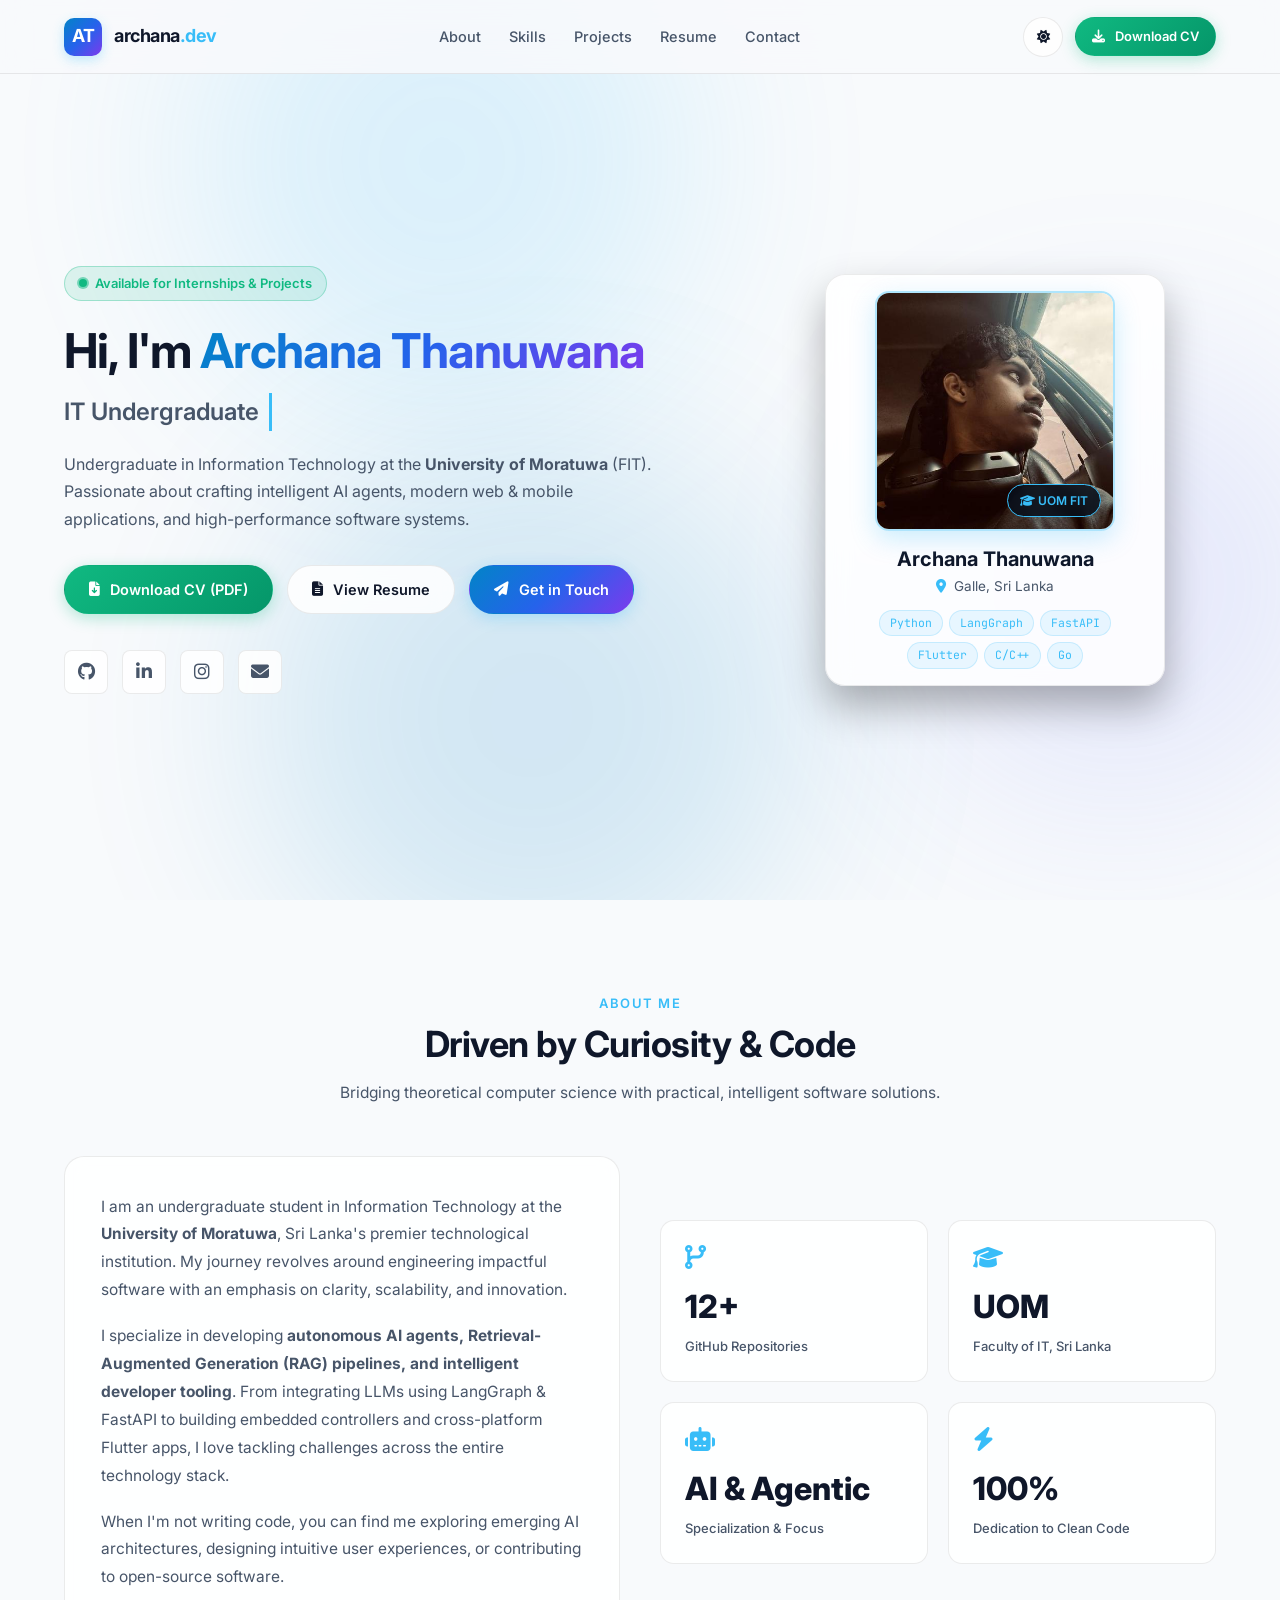
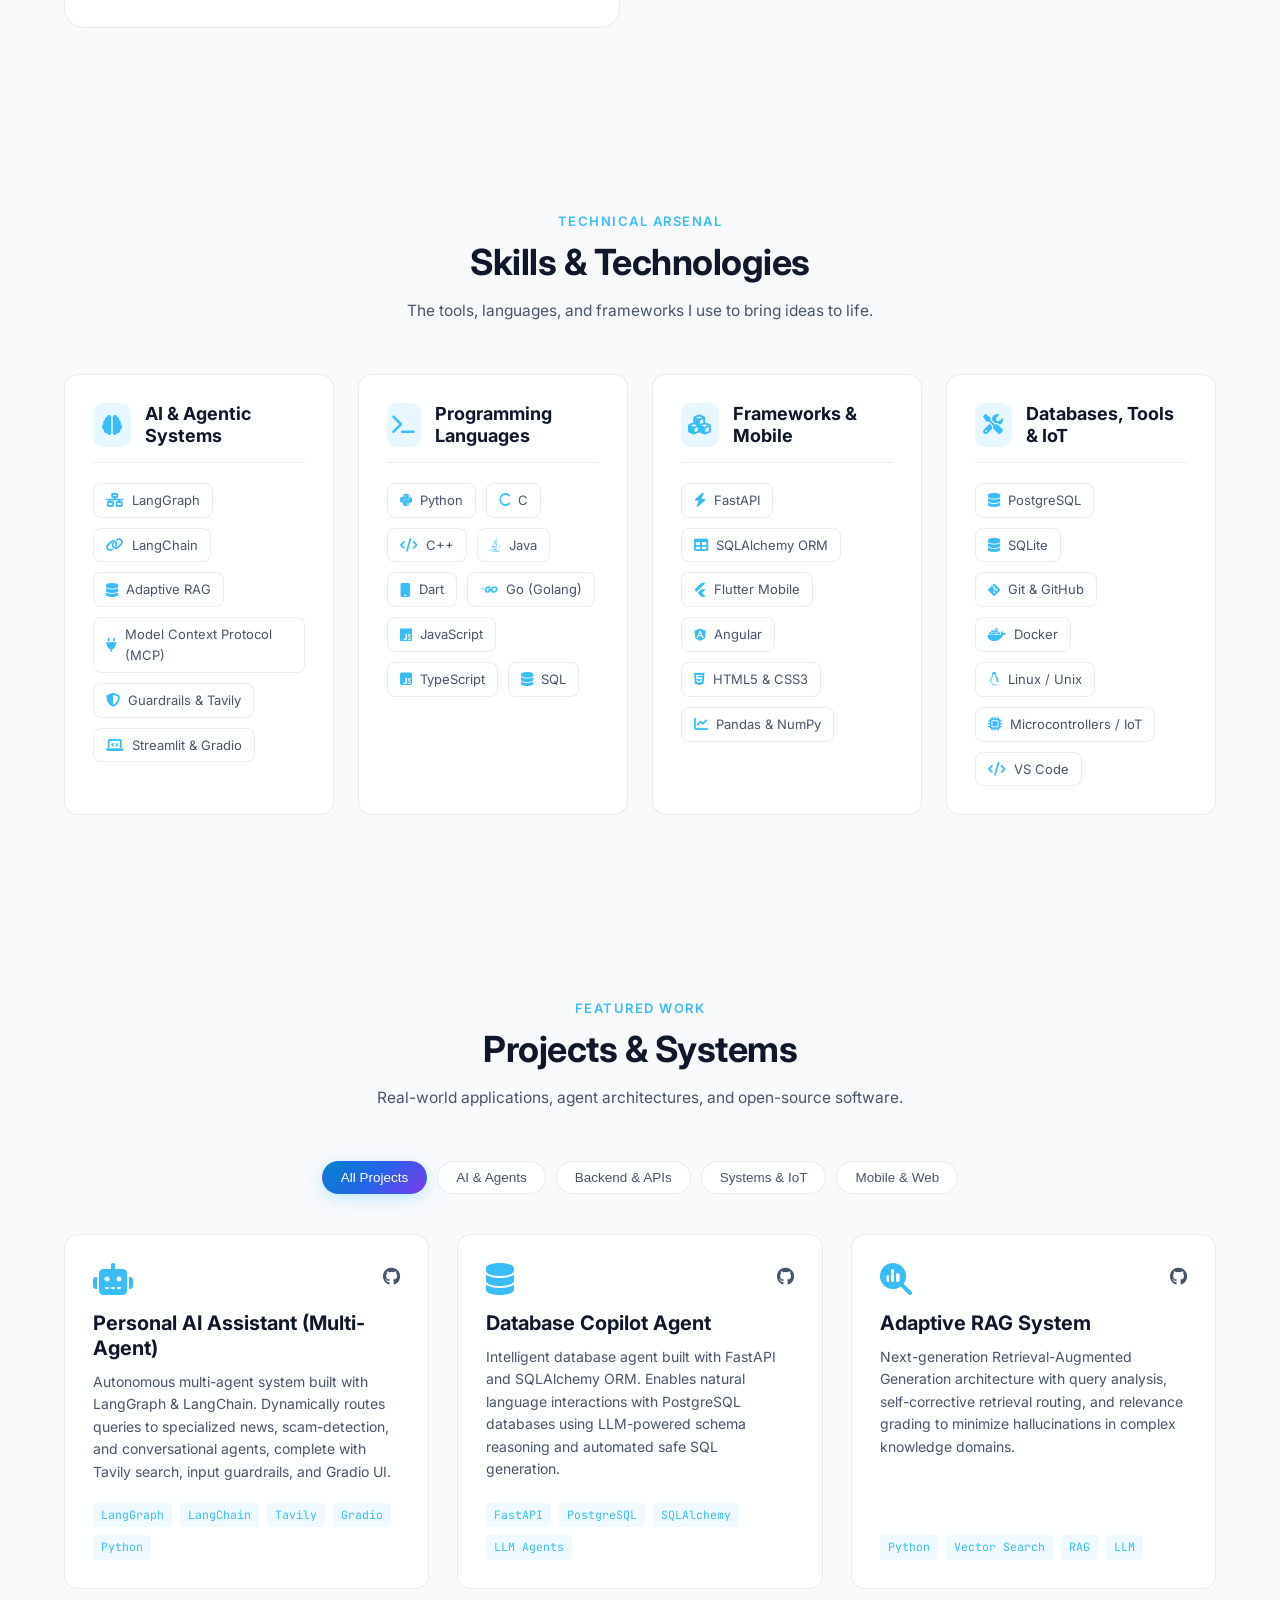
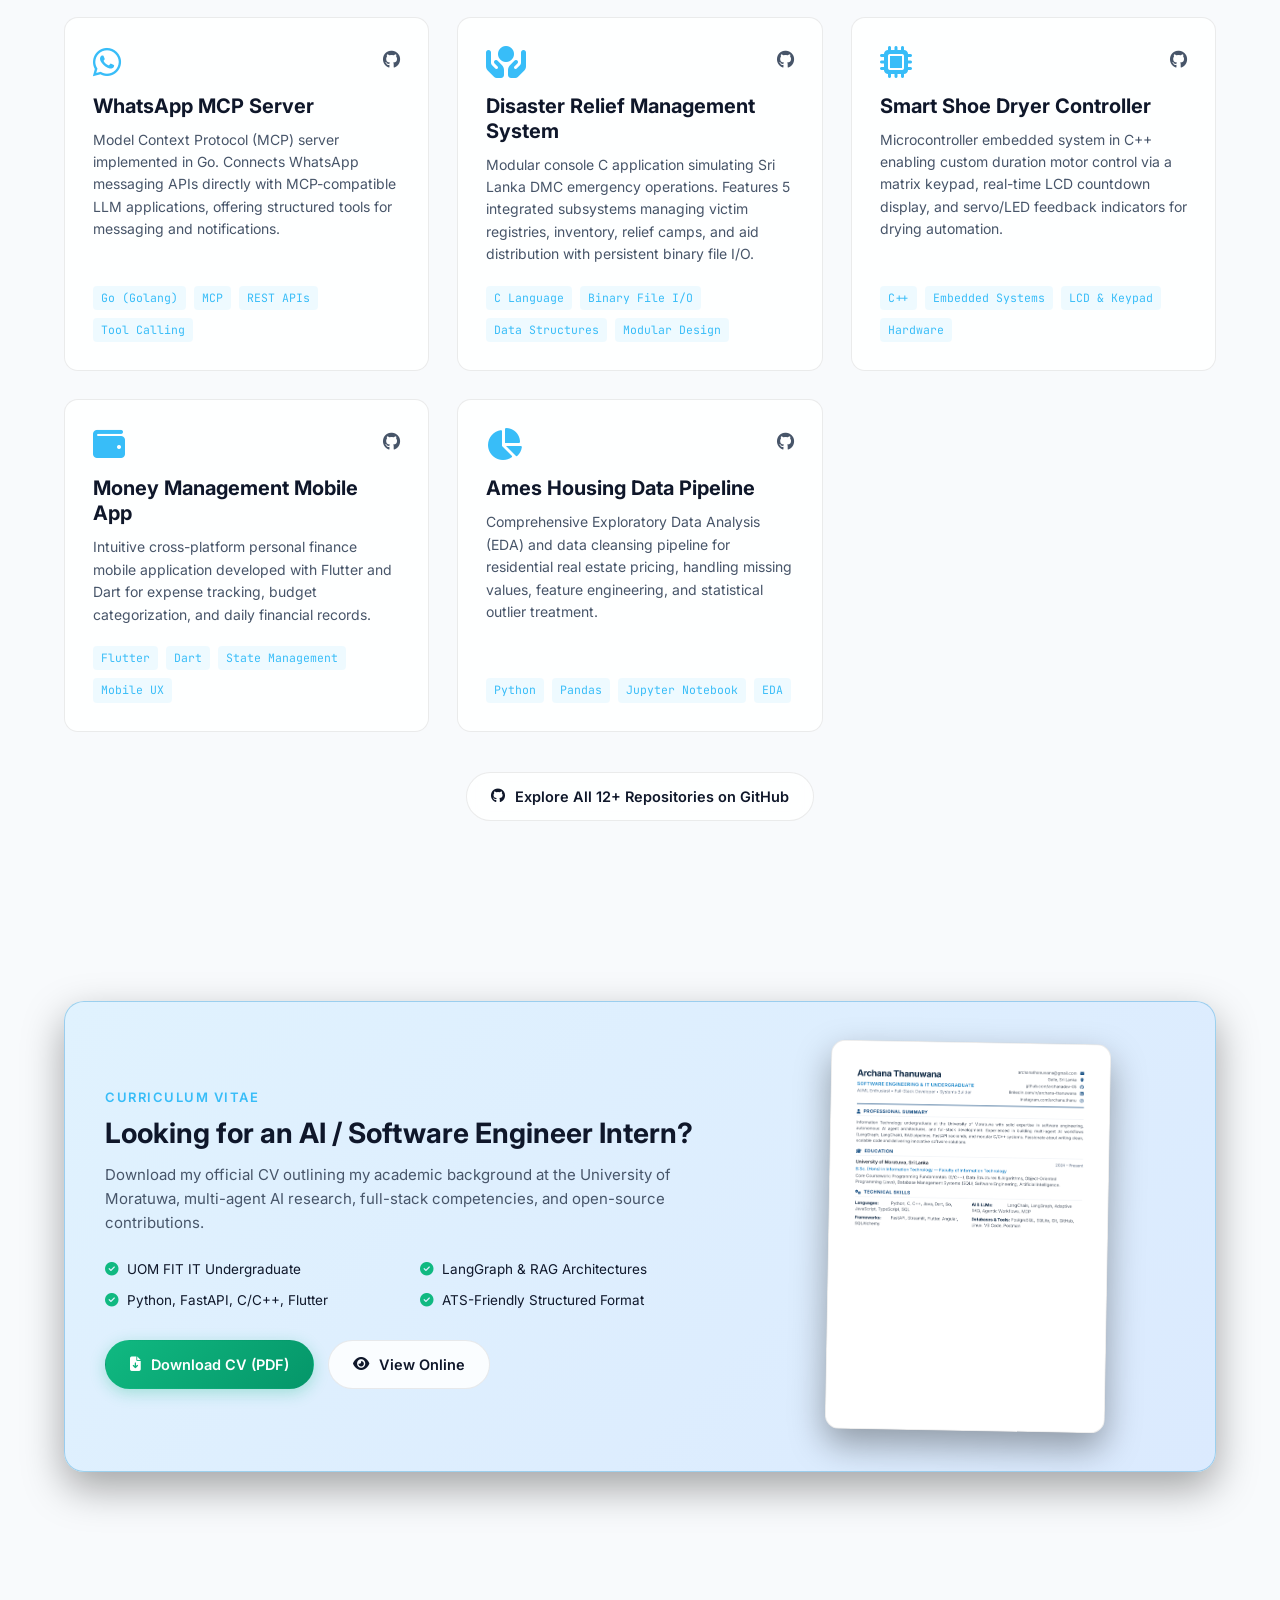
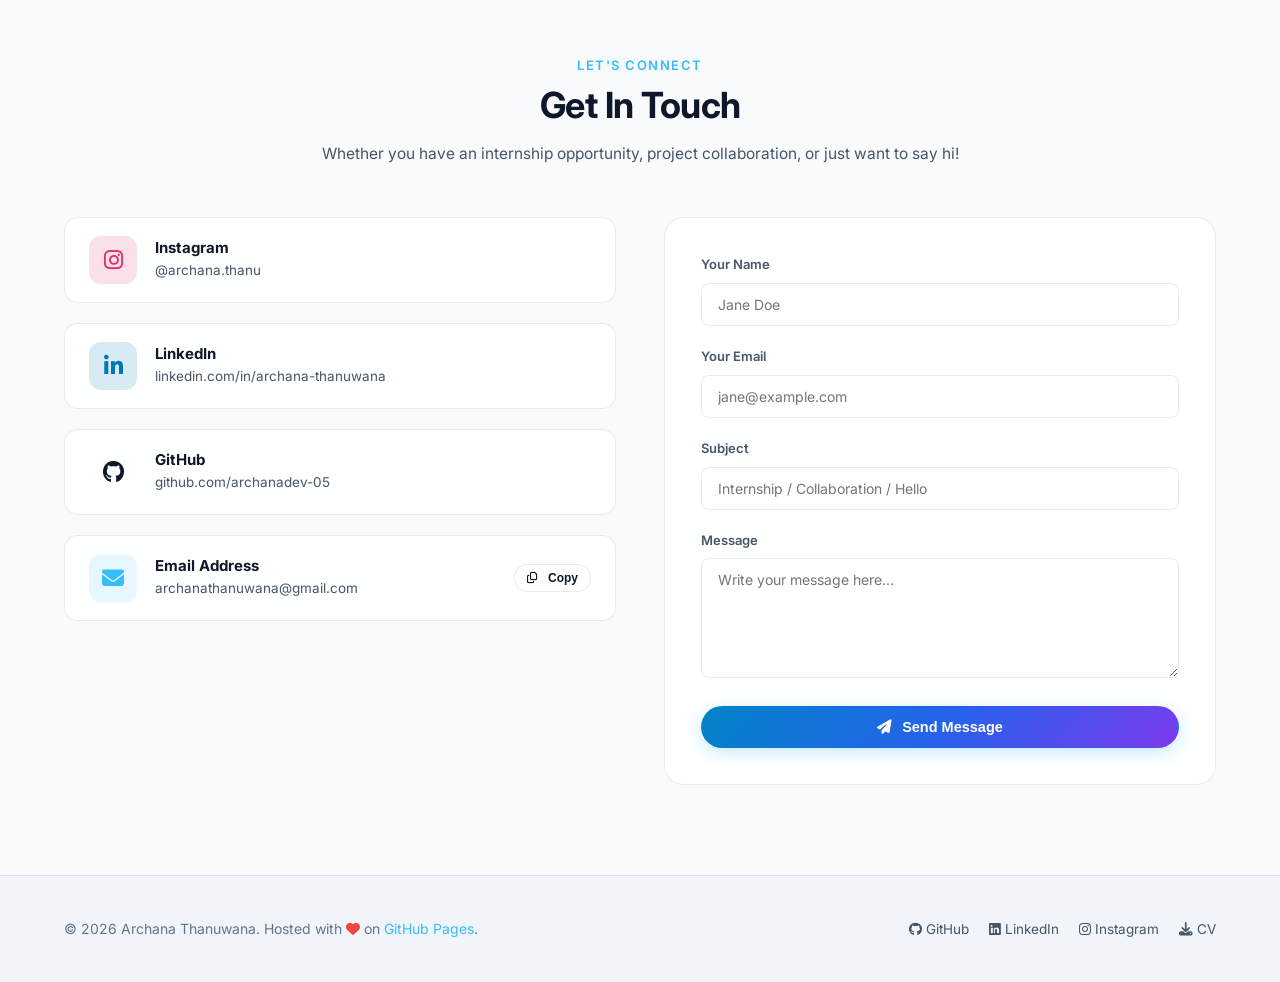
==== index.html @ a245dbe4 "Initial commit: Archana Thanuwana portfolio and downloadable CV" ====
<!DOCTYPE html>
<html lang="en">
<head>
  <meta charset="UTF-8">
  <meta name="viewport" content="width=device-width, initial-scale=1.0">
  <title>Archana Thanuwana | Software Engineering & AI Portfolio</title>
  <meta name="description" content="Portfolio of Archana Thanuwana - IT Undergraduate at University of Moratuwa, AI/ML Developer, Full-Stack Engineer, and Systems Builder.">
  <meta name="author" content="Archana Thanuwana">
  <meta name="keywords" content="Archana Thanuwana, University of Moratuwa, Software Engineer, Portfolio, AI Developer, LangGraph, Python, Flutter, GitHub Pages">

  <!-- Open Graph / Social Sharing Meta -->
  <meta property="og:title" content="Archana Thanuwana | Portfolio">
  <meta property="og:description" content="IT Undergraduate @ UOM FIT | Building things with code, AI agents, full-stack & mobile apps.">
  <meta property="og:type" content="website">
  <meta property="og:url" content="https://archanadev-05.github.io">
  <meta property="og:image" content="assets/images/profile.jpg">

  <!-- Favicon -->
  <link rel="icon" type="image/jpeg" href="assets/images/profile.jpg">

  <!-- Google Fonts & Font Awesome Icons -->
  <link rel="preconnect" href="https://fonts.googleapis.com">
  <link rel="preconnect" href="https://fonts.gstatic.com" crossorigin>
  <link href="https://fonts.googleapis.com/css2?family=Inter:wght@300;400;500;600;700;800&family=JetBrains+Mono:wght@400;500;600&display=swap" rel="stylesheet">
  <link rel="stylesheet" href="https://cdnjs.cloudflare.com/ajax/libs/font-awesome/6.5.1/css/all.min.css">

  <!-- Custom CSS -->
  <link rel="stylesheet" href="css/style.css">
</head>
<body>

  <!-- Ambient Animated Background -->
  <div class="bg-ambient">
    <div class="ambient-blob blob-1"></div>
    <div class="ambient-blob blob-2"></div>
    <div class="ambient-blob blob-3"></div>
  </div>

  <!-- Navbar -->
  <header class="navbar">
    <div class="container nav-container">
      <a href="#hero" class="nav-brand">
        <div class="brand-badge">AT</div>
        <div class="brand-text">archana<span>.dev</span></div>
      </a>

      <nav>
        <ul class="nav-links" id="nav-links">
          <li><a href="#about" class="nav-link">About</a></li>
          <li><a href="#skills" class="nav-link">Skills</a></li>
          <li><a href="#projects" class="nav-link">Projects</a></li>
          <li><a href="#cv-callout" class="nav-link">Resume</a></li>
          <li><a href="#contact" class="nav-link">Contact</a></li>
        </ul>
      </nav>

      <div class="nav-actions">
        <!-- Theme Toggle -->
        <button id="theme-toggle" class="theme-toggle" aria-label="Toggle theme">
          <i class="fa-solid fa-moon"></i>
        </button>

        <!-- Navbar Download CV button -->
        <a href="assets/docs/Archana_Thanuwana_CV.pdf" download="Archana_Thanuwana_CV.pdf" class="btn btn-cv-accent btn-sm">
          <i class="fa-solid fa-download"></i> <span>Download CV</span>
        </a>

        <!-- Mobile Menu Toggle -->
        <button class="nav-mobile-toggle" id="mobile-toggle" aria-label="Open menu">
          <i class="fa-solid fa-bars"></i>
        </button>
      </div>
    </div>
  </header>

  <main>
    <!-- HERO SECTION -->
    <section class="hero" id="hero">
      <div class="container hero-grid">
        <div class="hero-content">
          <div class="badge-status">
            <span class="status-dot"></span>
            <span>Available for Internships & Projects</span>
          </div>

          <h1 class="hero-title">
            Hi, I'm <span class="gradient-text">Archana Thanuwana</span>
          </h1>

          <div class="hero-subtitle">
            <span id="typing-text"></span><span class="typing-cursor">&nbsp;</span>
          </div>

          <p class="hero-description">
            Undergraduate in Information Technology at the <strong>University of Moratuwa</strong> (FIT). Passionate about crafting intelligent AI agents, modern web & mobile applications, and high-performance software systems.
          </p>

          <div class="hero-cta">
            <!-- Download CV Button -->
            <a href="assets/docs/Archana_Thanuwana_CV.pdf" download="Archana_Thanuwana_CV.pdf" class="btn btn-cv-accent">
              <i class="fa-solid fa-file-arrow-down"></i>
              <span>Download CV (PDF)</span>
            </a>

            <!-- View Resume Online Button -->
            <a href="resume.html" class="btn btn-secondary">
              <i class="fa-solid fa-file-lines"></i>
              <span>View Resume</span>
            </a>

            <!-- Contact CTA -->
            <a href="#contact" class="btn btn-primary">
              <i class="fa-solid fa-paper-plane"></i>
              <span>Get in Touch</span>
            </a>
          </div>

          <!-- Social Links -->
          <div class="social-links">
            <a href="https://github.com/archanadev-05" target="_blank" rel="noopener noreferrer" class="social-link github" title="GitHub Profile">
              <i class="fa-brands fa-github"></i>
            </a>
            <a href="https://www.linkedin.com/in/archana-thanuwana" target="_blank" rel="noopener noreferrer" class="social-link linkedin" title="LinkedIn Profile">
              <i class="fa-brands fa-linkedin-in"></i>
            </a>
            <a href="https://www.instagram.com/archana.thanu/" target="_blank" rel="noopener noreferrer" class="social-link instagram" title="Instagram Profile">
              <i class="fa-brands fa-instagram"></i>
            </a>
            <a href="mailto:archanathanuwana@gmail.com" class="social-link" title="Email Archana">
              <i class="fa-solid fa-envelope"></i>
            </a>
          </div>
        </div>

        <!-- Profile Card Visual -->
        <div class="hero-visual">
          <div class="profile-card">
            <div class="profile-img-wrap">
              <img src="assets/images/profile.jpg" alt="Archana Thanuwana" loading="eager">
              <div class="profile-badge-float">
                <i class="fa-solid fa-graduation-cap"></i> UOM FIT
              </div>
            </div>
            <div class="profile-meta">
              <h3>Archana Thanuwana</h3>
              <p><i class="fa-solid fa-location-dot" style="color: #38bdf8; margin-right: 4px;"></i> Galle, Sri Lanka</p>
              <div class="profile-tags">
                <span class="tech-tag">Python</span>
                <span class="tech-tag">LangGraph</span>
                <span class="tech-tag">FastAPI</span>
                <span class="tech-tag">Flutter</span>
                <span class="tech-tag">C/C++</span>
                <span class="tech-tag">Go</span>
              </div>
            </div>
          </div>
        </div>
      </div>
    </section>

    <!-- ABOUT SECTION -->
    <section class="about" id="about">
      <div class="container">
        <div class="section-header">
          <span class="section-tag">About Me</span>
          <h2 class="section-title">Driven by Curiosity & Code</h2>
          <p class="section-subtitle">Bridging theoretical computer science with practical, intelligent software solutions.</p>
        </div>

        <div class="about-grid">
          <div class="about-card">
            <p>
              I am an undergraduate student in Information Technology at the <strong>University of Moratuwa</strong>, Sri Lanka's premier technological institution. My journey revolves around engineering impactful software with an emphasis on clarity, scalability, and innovation.
            </p>
            <p>
              I specialize in developing <strong>autonomous AI agents, Retrieval-Augmented Generation (RAG) pipelines, and intelligent developer tooling</strong>. From integrating LLMs using LangGraph & FastAPI to building embedded controllers and cross-platform Flutter apps, I love tackling challenges across the entire technology stack.
            </p>
            <p>
              When I'm not writing code, you can find me exploring emerging AI architectures, designing intuitive user experiences, or contributing to open-source software.
            </p>
          </div>

          <div class="about-stats">
            <div class="stat-card">
              <i class="fa-solid fa-code-branch stat-icon"></i>
              <div class="stat-number">12+</div>
              <div class="stat-label">GitHub Repositories</div>
            </div>

            <div class="stat-card">
              <i class="fa-solid fa-graduation-cap stat-icon"></i>
              <div class="stat-number">UOM</div>
              <div class="stat-label">Faculty of IT, Sri Lanka</div>
            </div>

            <div class="stat-card">
              <i class="fa-solid fa-robot stat-icon"></i>
              <div class="stat-number">AI & Agentic</div>
              <div class="stat-label">Specialization & Focus</div>
            </div>

            <div class="stat-card">
              <i class="fa-solid fa-bolt stat-icon"></i>
              <div class="stat-number">100%</div>
              <div class="stat-label">Dedication to Clean Code</div>
            </div>
          </div>
        </div>
      </div>
    </section>

    <!-- SKILLS SECTION -->
    <section class="skills" id="skills">
      <div class="container">
        <div class="section-header">
          <span class="section-tag">Technical Arsenal</span>
          <h2 class="section-title">Skills & Technologies</h2>
          <p class="section-subtitle">The tools, languages, and frameworks I use to bring ideas to life.</p>
        </div>

        <div class="skills-grid">
          <!-- AI & Intelligent Systems -->
          <div class="skill-category-card">
            <div class="category-header">
              <div class="category-icon">
                <i class="fa-solid fa-brain"></i>
              </div>
              <h3 class="category-title">AI & Agentic Systems</h3>
            </div>
            <div class="skill-items">
              <span class="skill-chip"><i class="fa-solid fa-network-wired"></i> LangGraph</span>
              <span class="skill-chip"><i class="fa-solid fa-link"></i> LangChain</span>
              <span class="skill-chip"><i class="fa-solid fa-database"></i> Adaptive RAG</span>
              <span class="skill-chip"><i class="fa-solid fa-plug"></i> Model Context Protocol (MCP)</span>
              <span class="skill-chip"><i class="fa-solid fa-shield-halved"></i> Guardrails & Tavily</span>
              <span class="skill-chip"><i class="fa-solid fa-laptop-code"></i> Streamlit & Gradio</span>
            </div>
          </div>

          <!-- Programming Languages -->
          <div class="skill-category-card">
            <div class="category-header">
              <div class="category-icon">
                <i class="fa-solid fa-terminal"></i>
              </div>
              <h3 class="category-title">Programming Languages</h3>
            </div>
            <div class="skill-items">
              <span class="skill-chip"><i class="fa-brands fa-python"></i> Python</span>
              <span class="skill-chip"><i class="fa-solid fa-c"></i> C</span>
              <span class="skill-chip"><i class="fa-solid fa-code"></i> C++</span>
              <span class="skill-chip"><i class="fa-brands fa-java"></i> Java</span>
              <span class="skill-chip"><i class="fa-solid fa-mobile"></i> Dart</span>
              <span class="skill-chip"><i class="fa-brands fa-golang"></i> Go (Golang)</span>
              <span class="skill-chip"><i class="fa-brands fa-js"></i> JavaScript</span>
              <span class="skill-chip"><i class="fa-brands fa-js-square"></i> TypeScript</span>
              <span class="skill-chip"><i class="fa-solid fa-database"></i> SQL</span>
            </div>
          </div>

          <!-- Frameworks & Development -->
          <div class="skill-category-card">
            <div class="category-header">
              <div class="category-icon">
                <i class="fa-solid fa-cubes"></i>
              </div>
              <h3 class="category-title">Frameworks & Mobile</h3>
            </div>
            <div class="skill-items">
              <span class="skill-chip"><i class="fa-solid fa-bolt"></i> FastAPI</span>
              <span class="skill-chip"><i class="fa-solid fa-table"></i> SQLAlchemy ORM</span>
              <span class="skill-chip"><i class="fa-brands fa-flutter"></i> Flutter Mobile</span>
              <span class="skill-chip"><i class="fa-brands fa-angular"></i> Angular</span>
              <span class="skill-chip"><i class="fa-brands fa-html5"></i> HTML5 & CSS3</span>
              <span class="skill-chip"><i class="fa-solid fa-chart-line"></i> Pandas & NumPy</span>
            </div>
          </div>

          <!-- Tools & DevOps -->
          <div class="skill-category-card">
            <div class="category-header">
              <div class="category-icon">
                <i class="fa-solid fa-screwdriver-wrench"></i>
              </div>
              <h3 class="category-title">Databases, Tools & IoT</h3>
            </div>
            <div class="skill-items">
              <span class="skill-chip"><i class="fa-solid fa-database"></i> PostgreSQL</span>
              <span class="skill-chip"><i class="fa-solid fa-database"></i> SQLite</span>
              <span class="skill-chip"><i class="fa-brands fa-git-alt"></i> Git & GitHub</span>
              <span class="skill-chip"><i class="fa-brands fa-docker"></i> Docker</span>
              <span class="skill-chip"><i class="fa-brands fa-linux"></i> Linux / Unix</span>
              <span class="skill-chip"><i class="fa-solid fa-microchip"></i> Microcontrollers / IoT</span>
              <span class="skill-chip"><i class="fa-solid fa-code"></i> VS Code</span>
            </div>
          </div>
        </div>
      </div>
    </section>

    <!-- PROJECTS SECTION -->
    <section class="projects" id="projects">
      <div class="container">
        <div class="section-header">
          <span class="section-tag">Featured Work</span>
          <h2 class="section-title">Projects & Systems</h2>
          <p class="section-subtitle">Real-world applications, agent architectures, and open-source software.</p>
        </div>

        <!-- Filter Buttons -->
        <div class="project-filters">
          <button class="filter-btn active" data-filter="all">All Projects</button>
          <button class="filter-btn" data-filter="ai">AI & Agents</button>
          <button class="filter-btn" data-filter="backend">Backend & APIs</button>
          <button class="filter-btn" data-filter="systems">Systems & IoT</button>
          <button class="filter-btn" data-filter="mobile">Mobile & Web</button>
        </div>

        <!-- Projects Grid -->
        <div class="projects-grid">

          <!-- 1. Personal AI Assistant -->
          <div class="project-card" data-category="ai">
            <div>
              <div class="project-top">
                <i class="fa-solid fa-robot project-folder-icon"></i>
                <div class="project-links">
                  <a href="https://github.com/archanadev-05/personal-ai-assistant" target="_blank" rel="noopener noreferrer" class="project-link" title="View Source Code">
                    <i class="fa-brands fa-github"></i>
                  </a>
                </div>
              </div>
              <h3 class="project-title">
                <a href="https://github.com/archanadev-05/personal-ai-assistant" target="_blank">Personal AI Assistant (Multi-Agent)</a>
              </h3>
              <p class="project-desc">
                Autonomous multi-agent system built with LangGraph & LangChain. Dynamically routes queries to specialized news, scam-detection, and conversational agents, complete with Tavily search, input guardrails, and Gradio UI.
              </p>
            </div>
            <ul class="project-tech-list">
              <li class="project-tech-item">LangGraph</li>
              <li class="project-tech-item">LangChain</li>
              <li class="project-tech-item">Tavily</li>
              <li class="project-tech-item">Gradio</li>
              <li class="project-tech-item">Python</li>
            </ul>
          </div>

          <!-- 2. Database Copilot Agent -->
          <div class="project-card" data-category="ai backend">
            <div>
              <div class="project-top">
                <i class="fa-solid fa-database project-folder-icon"></i>
                <div class="project-links">
                  <a href="https://github.com/archanadev-05/database-copilot-agent" target="_blank" rel="noopener noreferrer" class="project-link" title="View Source Code">
                    <i class="fa-brands fa-github"></i>
                  </a>
                </div>
              </div>
              <h3 class="project-title">
                <a href="https://github.com/archanadev-05/database-copilot-agent" target="_blank">Database Copilot Agent</a>
              </h3>
              <p class="project-desc">
                Intelligent database agent built with FastAPI and SQLAlchemy ORM. Enables natural language interactions with PostgreSQL databases using LLM-powered schema reasoning and automated safe SQL generation.
              </p>
            </div>
            <ul class="project-tech-list">
              <li class="project-tech-item">FastAPI</li>
              <li class="project-tech-item">PostgreSQL</li>
              <li class="project-tech-item">SQLAlchemy</li>
              <li class="project-tech-item">LLM Agents</li>
            </ul>
          </div>

          <!-- 3. Adaptive RAG -->
          <div class="project-card" data-category="ai">
            <div>
              <div class="project-top">
                <i class="fa-solid fa-magnifying-glass-chart project-folder-icon"></i>
                <div class="project-links">
                  <a href="https://github.com/archanadev-05/adaptive-rag" target="_blank" rel="noopener noreferrer" class="project-link" title="View Source Code">
                    <i class="fa-brands fa-github"></i>
                  </a>
                </div>
              </div>
              <h3 class="project-title">
                <a href="https://github.com/archanadev-05/adaptive-rag" target="_blank">Adaptive RAG System</a>
              </h3>
              <p class="project-desc">
                Next-generation Retrieval-Augmented Generation architecture with query analysis, self-corrective retrieval routing, and relevance grading to minimize hallucinations in complex knowledge domains.
              </p>
            </div>
            <ul class="project-tech-list">
              <li class="project-tech-item">Python</li>
              <li class="project-tech-item">Vector Search</li>
              <li class="project-tech-item">RAG</li>
              <li class="project-tech-item">LLM</li>
            </ul>
          </div>

          <!-- 4. WhatsApp MCP Server -->
          <div class="project-card" data-category="backend systems">
            <div>
              <div class="project-top">
                <i class="fa-brands fa-whatsapp project-folder-icon"></i>
                <div class="project-links">
                  <a href="https://github.com/archanadev-05/whatsapp-mcp-server" target="_blank" rel="noopener noreferrer" class="project-link" title="View Source Code">
                    <i class="fa-brands fa-github"></i>
                  </a>
                </div>
              </div>
              <h3 class="project-title">
                <a href="https://github.com/archanadev-05/whatsapp-mcp-server" target="_blank">WhatsApp MCP Server</a>
              </h3>
              <p class="project-desc">
                Model Context Protocol (MCP) server implemented in Go. Connects WhatsApp messaging APIs directly with MCP-compatible LLM applications, offering structured tools for messaging and notifications.
              </p>
            </div>
            <ul class="project-tech-list">
              <li class="project-tech-item">Go (Golang)</li>
              <li class="project-tech-item">MCP</li>
              <li class="project-tech-item">REST APIs</li>
              <li class="project-tech-item">Tool Calling</li>
            </ul>
          </div>

          <!-- 5. Disaster Relief Management System in C -->
          <div class="project-card" data-category="systems">
            <div>
              <div class="project-top">
                <i class="fa-solid fa-hands-holding-circle project-folder-icon"></i>
                <div class="project-links">
                  <a href="https://github.com/archanadev-05/disaster-relief-management-c" target="_blank" rel="noopener noreferrer" class="project-link" title="View Source Code">
                    <i class="fa-brands fa-github"></i>
                  </a>
                </div>
              </div>
              <h3 class="project-title">
                <a href="https://github.com/archanadev-05/disaster-relief-management-c" target="_blank">Disaster Relief Management System</a>
              </h3>
              <p class="project-desc">
                Modular console C application simulating Sri Lanka DMC emergency operations. Features 5 integrated subsystems managing victim registries, inventory, relief camps, and aid distribution with persistent binary file I/O.
              </p>
            </div>
            <ul class="project-tech-list">
              <li class="project-tech-item">C Language</li>
              <li class="project-tech-item">Binary File I/O</li>
              <li class="project-tech-item">Data Structures</li>
              <li class="project-tech-item">Modular Design</li>
            </ul>
          </div>

          <!-- 6. Smart Shoe Dryer -->
          <div class="project-card" data-category="systems">
            <div>
              <div class="project-top">
                <i class="fa-solid fa-microchip project-folder-icon"></i>
                <div class="project-links">
                  <a href="https://github.com/archanadev-05/smart-shoe-dryer" target="_blank" rel="noopener noreferrer" class="project-link" title="View Source Code">
                    <i class="fa-brands fa-github"></i>
                  </a>
                </div>
              </div>
              <h3 class="project-title">
                <a href="https://github.com/archanadev-05/smart-shoe-dryer" target="_blank">Smart Shoe Dryer Controller</a>
              </h3>
              <p class="project-desc">
                Microcontroller embedded system in C++ enabling custom duration motor control via a matrix keypad, real-time LCD countdown display, and servo/LED feedback indicators for drying automation.
              </p>
            </div>
            <ul class="project-tech-list">
              <li class="project-tech-item">C++</li>
              <li class="project-tech-item">Embedded Systems</li>
              <li class="project-tech-item">LCD & Keypad</li>
              <li class="project-tech-item">Hardware</li>
            </ul>
          </div>

          <!-- 7. Money Management App -->
          <div class="project-card" data-category="mobile">
            <div>
              <div class="project-top">
                <i class="fa-solid fa-wallet project-folder-icon"></i>
                <div class="project-links">
                  <a href="https://github.com/archanadev-05/money_management" target="_blank" rel="noopener noreferrer" class="project-link" title="View Source Code">
                    <i class="fa-brands fa-github"></i>
                  </a>
                </div>
              </div>
              <h3 class="project-title">
                <a href="https://github.com/archanadev-05/money_management" target="_blank">Money Management Mobile App</a>
              </h3>
              <p class="project-desc">
                Intuitive cross-platform personal finance mobile application developed with Flutter and Dart for expense tracking, budget categorization, and daily financial records.
              </p>
            </div>
            <ul class="project-tech-list">
              <li class="project-tech-item">Flutter</li>
              <li class="project-tech-item">Dart</li>
              <li class="project-tech-item">State Management</li>
              <li class="project-tech-item">Mobile UX</li>
            </ul>
          </div>

          <!-- 8. Ames Housing Data Preprocessing -->
          <div class="project-card" data-category="ai">
            <div>
              <div class="project-top">
                <i class="fa-solid fa-chart-pie project-folder-icon"></i>
                <div class="project-links">
                  <a href="https://github.com/archanadev-05/ames-housing-data-preprocessing" target="_blank" rel="noopener noreferrer" class="project-link" title="View Source Code">
                    <i class="fa-brands fa-github"></i>
                  </a>
                </div>
              </div>
              <h3 class="project-title">
                <a href="https://github.com/archanadev-05/ames-housing-data-preprocessing" target="_blank">Ames Housing Data Pipeline</a>
              </h3>
              <p class="project-desc">
                Comprehensive Exploratory Data Analysis (EDA) and data cleansing pipeline for residential real estate pricing, handling missing values, feature engineering, and statistical outlier treatment.
              </p>
            </div>
            <ul class="project-tech-list">
              <li class="project-tech-item">Python</li>
              <li class="project-tech-item">Pandas</li>
              <li class="project-tech-item">Jupyter Notebook</li>
              <li class="project-tech-item">EDA</li>
            </ul>
          </div>

        </div>

        <div style="text-align: center; margin-top: 40px;">
          <a href="https://github.com/archanadev-05?tab=repositories" target="_blank" rel="noopener noreferrer" class="btn btn-secondary">
            <i class="fa-brands fa-github"></i>
            <span>Explore All 12+ Repositories on GitHub</span>
          </a>
        </div>
      </div>
    </section>

    <!-- DEDICATED CV CALLOUT SECTION -->
    <section class="cv-callout" id="cv-callout">
      <div class="container">
        <div class="cv-banner">
          <div class="cv-banner-content">
            <span class="section-tag" style="color: #38bdf8;">Curriculum Vitae</span>
            <h3>Looking for an AI / Software Engineer Intern?</h3>
            <p>
              Download my official CV outlining my academic background at the University of Moratuwa, multi-agent AI research, full-stack competencies, and open-source contributions.
            </p>

            <ul class="cv-features-list">
              <li class="cv-feature-item"><i class="fa-solid fa-circle-check"></i> UOM FIT IT Undergraduate</li>
              <li class="cv-feature-item"><i class="fa-solid fa-circle-check"></i> LangGraph & RAG Architectures</li>
              <li class="cv-feature-item"><i class="fa-solid fa-circle-check"></i> Python, FastAPI, C/C++, Flutter</li>
              <li class="cv-feature-item"><i class="fa-solid fa-circle-check"></i> ATS-Friendly Structured Format</li>
            </ul>

            <div class="cv-banner-actions">
              <!-- Download CV Button -->
              <a href="assets/docs/Archana_Thanuwana_CV.pdf" download="Archana_Thanuwana_CV.pdf" class="btn btn-cv-accent">
                <i class="fa-solid fa-file-arrow-down"></i>
                <span>Download CV (PDF)</span>
              </a>
              <!-- View Resume in browser -->
              <a href="resume.html" class="btn btn-secondary">
                <i class="fa-solid fa-eye"></i>
                <span>View Online</span>
              </a>
            </div>
          </div>

          <div class="cv-preview-card">
            <img src="assets/images/cv_preview.png" alt="Archana Thanuwana CV Preview" class="cv-preview-img">
            <div class="cv-preview-overlay">
              <a href="assets/docs/Archana_Thanuwana_CV.pdf" download="Archana_Thanuwana_CV.pdf" class="btn btn-cv-accent btn-sm">
                <i class="fa-solid fa-download"></i> Download
              </a>
              <a href="resume.html" class="btn btn-secondary btn-sm">
                <i class="fa-solid fa-eye"></i> Preview
              </a>
            </div>
          </div>
        </div>
      </div>
    </section>

    <!-- CONTACT SECTION -->
    <section class="contact" id="contact">
      <div class="container">
        <div class="section-header">
          <span class="section-tag">Let's Connect</span>
          <h2 class="section-title">Get In Touch</h2>
          <p class="section-subtitle">Whether you have an internship opportunity, project collaboration, or just want to say hi!</p>
        </div>

        <div class="contact-grid">
          <!-- Contact Direct Links -->
          <div class="contact-info-list">
            <!-- Instagram -->
            <a href="https://www.instagram.com/archana.thanu/" target="_blank" rel="noopener noreferrer" class="contact-item insta">
              <div class="contact-icon">
                <i class="fa-brands fa-instagram"></i>
              </div>
              <div class="contact-meta">
                <h4>Instagram</h4>
                <p>@archana.thanu</p>
              </div>
            </a>

            <!-- LinkedIn -->
            <a href="https://www.linkedin.com/in/archana-thanuwana" target="_blank" rel="noopener noreferrer" class="contact-item linkedin">
              <div class="contact-icon">
                <i class="fa-brands fa-linkedin-in"></i>
              </div>
              <div class="contact-meta">
                <h4>LinkedIn</h4>
                <p>linkedin.com/in/archana-thanuwana</p>
              </div>
            </a>

            <!-- GitHub -->
            <a href="https://github.com/archanadev-05" target="_blank" rel="noopener noreferrer" class="contact-item github">
              <div class="contact-icon">
                <i class="fa-brands fa-github"></i>
              </div>
              <div class="contact-meta">
                <h4>GitHub</h4>
                <p>github.com/archanadev-05</p>
              </div>
            </a>

            <!-- Email -->
            <div class="contact-item" style="cursor: default;">
              <div class="contact-icon">
                <i class="fa-solid fa-envelope"></i>
              </div>
              <div class="contact-meta" style="flex: 1;">
                <h4>Email Address</h4>
                <p>archanathanuwana@gmail.com</p>
              </div>
              <button id="copy-email-btn" class="btn btn-secondary btn-sm" type="button" style="padding: 6px 12px; font-size: 12px;">
                <i class="fa-regular fa-copy"></i> Copy
              </button>
            </div>
          </div>

          <!-- Contact Message Form -->
          <div class="contact-form-wrap">
            <form id="contact-form">
              <div class="form-group">
                <label for="name">Your Name</label>
                <input type="text" id="name" class="form-control" placeholder="Jane Doe" required>
              </div>

              <div class="form-group">
                <label for="email">Your Email</label>
                <input type="email" id="email" class="form-control" placeholder="jane@example.com" required>
              </div>

              <div class="form-group">
                <label for="subject">Subject</label>
                <input type="text" id="subject" class="form-control" placeholder="Internship / Collaboration / Hello">
              </div>

              <div class="form-group">
                <label for="message">Message</label>
                <textarea id="message" class="form-control" placeholder="Write your message here..." required></textarea>
              </div>

              <button type="submit" class="btn btn-primary" style="width: 100%;">
                <i class="fa-solid fa-paper-plane"></i>
                <span>Send Message</span>
              </button>

              <div id="form-status" style="display: none; margin-top: 14px; text-align: center; font-size: 14px; font-weight: 500;"></div>
            </form>
          </div>
        </div>
      </div>
    </section>
  </main>

  <!-- FOOTER -->
  <footer class="footer">
    <div class="container footer-container">
      <div class="footer-copy">
        &copy; 2026 Archana Thanuwana. Hosted with <i class="fa-solid fa-heart" style="color: #ef4444;"></i> on <a href="https://pages.github.com" target="_blank" style="color: var(--accent-cyan); text-decoration: none;">GitHub Pages</a>.
      </div>
      <ul class="footer-links">
        <li><a href="https://github.com/archanadev-05" target="_blank" class="footer-link"><i class="fa-brands fa-github"></i> GitHub</a></li>
        <li><a href="https://www.linkedin.com/in/archana-thanuwana" target="_blank" class="footer-link"><i class="fa-brands fa-linkedin"></i> LinkedIn</a></li>
        <li><a href="https://www.instagram.com/archana.thanu/" target="_blank" class="footer-link"><i class="fa-brands fa-instagram"></i> Instagram</a></li>
        <li><a href="assets/docs/Archana_Thanuwana_CV.pdf" download="Archana_Thanuwana_CV.pdf" class="footer-link"><i class="fa-solid fa-download"></i> CV</a></li>
      </ul>
    </div>
  </footer>

  <!-- Back to Top Button -->
  <button id="back-to-top" class="back-to-top" aria-label="Back to top">
    <i class="fa-solid fa-arrow-up"></i>
  </button>

  <!-- Main JavaScript -->
  <script src="js/main.js"></script>
</body>
</html>
---- css/style.css ----
/* ===================================================================
   ARCHANA THANUWANA - PORTFOLIO STYLESHEET
   High-performance, modern, responsive CSS with Dark/Light mode
   =================================================================== */

:root {
  /* Dark Theme (Default) */
  --bg-primary: #070d19;
  --bg-secondary: #0c1527;
  --bg-card: rgba(17, 27, 49, 0.7);
  --bg-card-hover: rgba(24, 38, 68, 0.85);
  --border-color: rgba(255, 255, 255, 0.08);
  --border-focus: #38bdf8;
  
  --text-primary: #f8fafc;
  --text-secondary: #94a3b8;
  --text-muted: #64748b;
  
  --accent-cyan: #38bdf8;
  --accent-blue: #3b82f6;
  --accent-indigo: #6366f1;
  --accent-purple: #a855f7;
  --accent-green: #10b981;
  --accent-gradient: linear-gradient(135deg, #38bdf8 0%, #3b82f6 50%, #8b5cf6 100%);
  --accent-gradient-glow: 0 0 30px rgba(56, 189, 248, 0.35);

  --font-main: 'Inter', -apple-system, BlinkMacSystemFont, "Segoe UI", Roboto, sans-serif;
  --font-code: 'JetBrains Mono', 'Fira Code', monospace;

  --transition-fast: 0.2s cubic-bezier(0.4, 0, 0.2, 1);
  --transition-normal: 0.3s cubic-bezier(0.4, 0, 0.2, 1);
  --radius-sm: 8px;
  --radius-md: 14px;
  --radius-lg: 20px;
  --radius-full: 9999px;
  --container-max: 1200px;
}

[data-theme="light"] {
  --bg-primary: #f8fafc;
  --bg-secondary: #f1f5f9;
  --bg-card: rgba(255, 255, 255, 0.85);
  --bg-card-hover: rgba(255, 255, 255, 0.98);
  --border-color: rgba(0, 0, 0, 0.08);
  --border-focus: #0284c7;
  
  --text-primary: #0f172a;
  --text-secondary: #475569;
  --text-muted: #64748b;

  --accent-gradient: linear-gradient(135deg, #0284c7 0%, #2563eb 50%, #7c3aed 100%);
  --accent-gradient-glow: 0 0 25px rgba(2, 132, 199, 0.2);
}

/* Base Reset */
*, *::before, *::after {
  box-sizing: border-box;
  margin: 0;
  padding: 0;
}

html {
  scroll-behavior: smooth;
  scroll-padding-top: 80px;
}

body {
  font-family: var(--font-main);
  background-color: var(--bg-primary);
  color: var(--text-primary);
  line-height: 1.6;
  overflow-x: hidden;
  transition: background-color var(--transition-normal), color var(--transition-normal);
  position: relative;
}

/* Background Ambient Glow */
.bg-ambient {
  position: fixed;
  top: 0;
  left: 0;
  width: 100vw;
  height: 100vh;
  pointer-events: none;
  z-index: -1;
  overflow: hidden;
}

.ambient-blob {
  position: absolute;
  border-radius: 50%;
  filter: blur(100px);
  opacity: 0.15;
  transition: all 1s ease;
}

.blob-1 {
  top: -10%;
  left: 15%;
  width: 500px;
  height: 500px;
  background: #38bdf8;
}

.blob-2 {
  top: 40%;
  right: -5%;
  width: 450px;
  height: 450px;
  background: #818cf8;
}

.blob-3 {
  bottom: -10%;
  left: 20%;
  width: 550px;
  height: 550px;
  background: #0284c7;
}

/* Container */
.container {
  width: 100%;
  max-width: var(--container-max);
  margin: 0 auto;
  padding: 0 24px;
}

/* Typography */
h1, h2, h3, h4, h5, h6 {
  font-weight: 700;
  line-height: 1.25;
  color: var(--text-primary);
}

.gradient-text {
  background: var(--accent-gradient);
  -webkit-background-clip: text;
  -webkit-text-fill-color: transparent;
  display: inline-block;
}

/* Buttons */
.btn {
  display: inline-flex;
  align-items: center;
  justify-content: center;
  gap: 10px;
  padding: 12px 24px;
  font-size: 14.5px;
  font-weight: 600;
  border-radius: var(--radius-full);
  text-decoration: none;
  cursor: pointer;
  transition: all var(--transition-fast);
  border: 1px solid transparent;
  white-space: nowrap;
}

.btn-primary {
  background: var(--accent-gradient);
  color: #ffffff;
  box-shadow: 0 4px 15px rgba(56, 189, 248, 0.3);
}

.btn-primary:hover {
  transform: translateY(-2px);
  box-shadow: 0 8px 25px rgba(56, 189, 248, 0.5);
  color: #ffffff;
}

.btn-secondary {
  background: var(--bg-card);
  color: var(--text-primary);
  border-color: var(--border-color);
  backdrop-filter: blur(10px);
}

.btn-secondary:hover {
  background: var(--bg-card-hover);
  border-color: var(--accent-cyan);
  transform: translateY(-2px);
}

.btn-sm {
  padding: 8px 16px;
  font-size: 13px;
}

.btn-cv-accent {
  background: linear-gradient(135deg, #10b981 0%, #059669 100%);
  color: white;
  box-shadow: 0 4px 15px rgba(16, 185, 129, 0.3);
}

.btn-cv-accent:hover {
  transform: translateY(-2px);
  box-shadow: 0 8px 25px rgba(16, 185, 129, 0.5);
  color: white;
}

/* ===================================================================
   HEADER & NAVBAR
   =================================================================== */
.navbar {
  position: fixed;
  top: 0;
  left: 0;
  width: 100%;
  height: 74px;
  background: rgba(7, 13, 25, 0.8);
  backdrop-filter: blur(14px);
  -webkit-backdrop-filter: blur(14px);
  border-bottom: 1px solid var(--border-color);
  z-index: 1000;
  transition: all var(--transition-fast);
}

[data-theme="light"] .navbar {
  background: rgba(248, 250, 252, 0.85);
}

.nav-container {
  display: flex;
  align-items: center;
  justify-content: space-between;
  height: 100%;
}

.nav-brand {
  display: flex;
  align-items: center;
  gap: 12px;
  text-decoration: none;
}

.brand-badge {
  width: 38px;
  height: 38px;
  border-radius: 10px;
  background: var(--accent-gradient);
  display: flex;
  align-items: center;
  justify-content: center;
  color: white;
  font-weight: 700;
  font-size: 18px;
  box-shadow: 0 4px 12px rgba(56, 189, 248, 0.3);
}

.brand-text {
  font-size: 18px;
  font-weight: 700;
  color: var(--text-primary);
  letter-spacing: -0.5px;
}

.brand-text span {
  color: var(--accent-cyan);
}

.nav-links {
  display: flex;
  align-items: center;
  gap: 28px;
  list-style: none;
}

.nav-link {
  color: var(--text-secondary);
  text-decoration: none;
  font-size: 14.5px;
  font-weight: 500;
  transition: color var(--transition-fast);
  position: relative;
}

.nav-link:hover, .nav-link.active {
  color: var(--accent-cyan);
}

.nav-link::after {
  content: '';
  position: absolute;
  bottom: -4px;
  left: 0;
  width: 0;
  height: 2px;
  background: var(--accent-cyan);
  transition: width var(--transition-fast);
  border-radius: 2px;
}

.nav-link:hover::after, .nav-link.active::after {
  width: 100%;
}

.nav-actions {
  display: flex;
  align-items: center;
  gap: 12px;
}

.theme-toggle {
  width: 40px;
  height: 40px;
  border-radius: 50%;
  border: 1px solid var(--border-color);
  background: var(--bg-card);
  color: var(--text-primary);
  cursor: pointer;
  display: flex;
  align-items: center;
  justify-content: center;
  transition: all var(--transition-fast);
}

.theme-toggle:hover {
  border-color: var(--accent-cyan);
  color: var(--accent-cyan);
}

.nav-mobile-toggle {
  display: none;
  background: none;
  border: none;
  color: var(--text-primary);
  font-size: 22px;
  cursor: pointer;
}

/* ===================================================================
   HERO SECTION
   =================================================================== */
.hero {
  min-height: 100vh;
  display: flex;
  align-items: center;
  padding: 120px 0 60px 0;
  position: relative;
}

.hero-grid {
  display: grid;
  grid-template-columns: 1.2fr 0.8fr;
  align-items: center;
  gap: 48px;
}

.badge-status {
  display: inline-flex;
  align-items: center;
  gap: 8px;
  padding: 6px 14px;
  background: rgba(16, 185, 129, 0.12);
  border: 1px solid rgba(16, 185, 129, 0.3);
  color: #10b981;
  border-radius: var(--radius-full);
  font-size: 13px;
  font-weight: 600;
  margin-bottom: 20px;
}

.status-dot {
  width: 8px;
  height: 8px;
  border-radius: 50%;
  background: #10b981;
  position: relative;
}

.status-dot::after {
  content: '';
  position: absolute;
  top: -2px;
  left: -2px;
  width: 12px;
  height: 12px;
  border-radius: 50%;
  background: rgba(16, 185, 129, 0.5);
  animation: pulse 1.8s infinite;
}

@keyframes pulse {
  0% { transform: scale(1); opacity: 1; }
  100% { transform: scale(2.4); opacity: 0; }
}

.hero-title {
  font-size: 48px;
  letter-spacing: -1px;
  margin-bottom: 12px;
}

.hero-subtitle {
  font-size: 24px;
  font-weight: 600;
  color: var(--text-secondary);
  margin-bottom: 20px;
  min-height: 38px;
}

.typing-cursor {
  display: inline-block;
  width: 3px;
  background-color: var(--accent-cyan);
  margin-left: 4px;
  animation: blink 0.8s infinite;
}

@keyframes blink {
  0%, 100% { opacity: 1; }
  50% { opacity: 0; }
}

.hero-description {
  font-size: 16px;
  color: var(--text-secondary);
  line-height: 1.7;
  margin-bottom: 32px;
  max-width: 600px;
}

.hero-cta {
  display: flex;
  flex-wrap: wrap;
  gap: 14px;
  margin-bottom: 36px;
}

.social-links {
  display: flex;
  align-items: center;
  gap: 14px;
}

.social-link {
  width: 44px;
  height: 44px;
  border-radius: var(--radius-sm);
  background: var(--bg-card);
  border: 1px solid var(--border-color);
  color: var(--text-secondary);
  display: flex;
  align-items: center;
  justify-content: center;
  text-decoration: none;
  font-size: 18px;
  transition: all var(--transition-fast);
}

.social-link:hover {
  color: #ffffff;
  background: var(--accent-cyan);
  border-color: var(--accent-cyan);
  transform: translateY(-3px);
  box-shadow: 0 4px 15px rgba(56, 189, 248, 0.4);
}

.social-link.instagram:hover {
  background: radial-gradient(circle at 30% 107%, #fdf497 0%, #fdf497 5%, #fd5949 45%, #d6249f 60%, #285AEB 90%);
  border-color: transparent;
}

.social-link.linkedin:hover {
  background: #0077b5;
  border-color: #0077b5;
}

.social-link.github:hover {
  background: #24292e;
  border-color: #24292e;
}

/* Hero Visual / Avatar Card */
.hero-visual {
  position: relative;
  display: flex;
  justify-content: center;
}

.profile-card {
  position: relative;
  width: 340px;
  padding: 16px;
  background: var(--bg-card);
  border-radius: var(--radius-lg);
  border: 1px solid var(--border-color);
  backdrop-filter: blur(12px);
  box-shadow: 0 20px 40px rgba(0, 0, 0, 0.3);
  text-align: center;
}

.profile-img-wrap {
  position: relative;
  width: 240px;
  height: 240px;
  margin: 0 auto 16px auto;
  border-radius: var(--radius-md);
  overflow: hidden;
  border: 2px solid rgba(56, 189, 248, 0.4);
  box-shadow: 0 8px 25px rgba(56, 189, 248, 0.25);
}

.profile-img-wrap img {
  width: 100%;
  height: 100%;
  object-fit: cover;
  display: block;
}

.profile-badge-float {
  position: absolute;
  bottom: 12px;
  right: 12px;
  background: rgba(7, 13, 25, 0.85);
  border: 1px solid var(--accent-cyan);
  padding: 6px 12px;
  border-radius: var(--radius-full);
  font-size: 12px;
  font-weight: 600;
  color: var(--accent-cyan);
  backdrop-filter: blur(8px);
}

.profile-meta h3 {
  font-size: 20px;
  margin-bottom: 4px;
}

.profile-meta p {
  font-size: 13.5px;
  color: var(--text-secondary);
  margin-bottom: 12px;
}

.profile-tags {
  display: flex;
  flex-wrap: wrap;
  justify-content: center;
  gap: 6px;
}

.tech-tag {
  font-size: 11.5px;
  padding: 3px 10px;
  background: rgba(56, 189, 248, 0.1);
  color: var(--accent-cyan);
  border: 1px solid rgba(56, 189, 248, 0.2);
  border-radius: var(--radius-full);
  font-family: var(--font-code);
}

/* ===================================================================
   SECTION COMMON
   =================================================================== */
section {
  padding: 90px 0;
  position: relative;
}

.section-header {
  text-align: center;
  max-width: 650px;
  margin: 0 auto 50px auto;
}

.section-tag {
  display: inline-block;
  font-size: 13px;
  font-weight: 600;
  text-transform: uppercase;
  letter-spacing: 1.5px;
  color: var(--accent-cyan);
  margin-bottom: 8px;
}

.section-title {
  font-size: 36px;
  letter-spacing: -0.5px;
  margin-bottom: 14px;
}

.section-subtitle {
  font-size: 15.5px;
  color: var(--text-secondary);
}

/* ===================================================================
   ABOUT SECTION
   =================================================================== */
.about-grid {
  display: grid;
  grid-template-columns: 1fr 1fr;
  gap: 40px;
  align-items: center;
}

.about-card {
  background: var(--bg-card);
  border: 1px solid var(--border-color);
  border-radius: var(--radius-lg);
  padding: 36px;
  backdrop-filter: blur(10px);
}

.about-card p {
  color: var(--text-secondary);
  font-size: 15.5px;
  line-height: 1.8;
  margin-bottom: 18px;
}

.about-card p:last-child {
  margin-bottom: 0;
}

.about-stats {
  display: grid;
  grid-template-columns: repeat(2, 1fr);
  gap: 20px;
}

.stat-card {
  background: var(--bg-card);
  border: 1px solid var(--border-color);
  border-radius: var(--radius-md);
  padding: 24px;
  transition: all var(--transition-fast);
  display: flex;
  flex-direction: column;
  justify-content: center;
}

.stat-card:hover {
  transform: translateY(-4px);
  border-color: var(--accent-cyan);
  box-shadow: 0 10px 25px rgba(0, 0, 0, 0.2);
}

.stat-icon {
  font-size: 24px;
  color: var(--accent-cyan);
  margin-bottom: 12px;
}

.stat-number {
  font-size: 32px;
  font-weight: 800;
  color: var(--text-primary);
  margin-bottom: 4px;
}

.stat-label {
  font-size: 13px;
  color: var(--text-secondary);
  font-weight: 500;
}

/* ===================================================================
   SKILLS SECTION
   =================================================================== */
.skills-grid {
  display: grid;
  grid-template-columns: repeat(auto-fit, minmax(270px, 1fr));
  gap: 24px;
}

.skill-category-card {
  background: var(--bg-card);
  border: 1px solid var(--border-color);
  border-radius: var(--radius-md);
  padding: 28px;
  transition: all var(--transition-fast);
}

.skill-category-card:hover {
  border-color: var(--accent-cyan);
  transform: translateY(-4px);
  box-shadow: 0 12px 30px rgba(0, 0, 0, 0.25);
}

.category-header {
  display: flex;
  align-items: center;
  gap: 14px;
  margin-bottom: 20px;
  padding-bottom: 14px;
  border-bottom: 1px solid var(--border-color);
}

.category-icon {
  width: 44px;
  height: 44px;
  border-radius: 10px;
  background: rgba(56, 189, 248, 0.12);
  display: flex;
  align-items: center;
  justify-content: center;
  color: var(--accent-cyan);
  font-size: 20px;
}

.category-title {
  font-size: 18px;
}

.skill-items {
  display: flex;
  flex-wrap: wrap;
  gap: 10px;
}

.skill-chip {
  display: inline-flex;
  align-items: center;
  gap: 8px;
  padding: 6px 12px;
  background: rgba(255, 255, 255, 0.04);
  border: 1px solid var(--border-color);
  border-radius: var(--radius-sm);
  font-size: 13px;
  color: var(--text-secondary);
  transition: all var(--transition-fast);
}

.skill-chip i {
  font-size: 14px;
  color: var(--accent-cyan);
}

.skill-chip:hover {
  background: rgba(56, 189, 248, 0.15);
  color: var(--text-primary);
  border-color: var(--accent-cyan);
}

/* ===================================================================
   PROJECTS SECTION
   =================================================================== */
.project-filters {
  display: flex;
  justify-content: center;
  flex-wrap: wrap;
  gap: 10px;
  margin-bottom: 40px;
}

.filter-btn {
  padding: 8px 18px;
  border-radius: var(--radius-full);
  border: 1px solid var(--border-color);
  background: var(--bg-card);
  color: var(--text-secondary);
  font-size: 13.5px;
  font-weight: 500;
  cursor: pointer;
  transition: all var(--transition-fast);
}

.filter-btn:hover, .filter-btn.active {
  background: var(--accent-gradient);
  color: #ffffff;
  border-color: transparent;
  box-shadow: 0 4px 15px rgba(56, 189, 248, 0.3);
}

.projects-grid {
  display: grid;
  grid-template-columns: repeat(auto-fill, minmax(360px, 1fr));
  gap: 28px;
}

.project-card {
  background: var(--bg-card);
  border: 1px solid var(--border-color);
  border-radius: var(--radius-md);
  padding: 28px;
  display: flex;
  flex-direction: column;
  justify-content: space-between;
  transition: all var(--transition-fast);
  position: relative;
  overflow: hidden;
}

.project-card::before {
  content: '';
  position: absolute;
  top: 0;
  left: 0;
  right: 0;
  height: 3px;
  background: var(--accent-gradient);
  opacity: 0;
  transition: opacity var(--transition-fast);
}

.project-card:hover {
  transform: translateY(-6px);
  border-color: rgba(56, 189, 248, 0.4);
  box-shadow: 0 16px 36px rgba(0, 0, 0, 0.3);
}

.project-card:hover::before {
  opacity: 1;
}

.project-top {
  display: flex;
  justify-content: space-between;
  align-items: flex-start;
  margin-bottom: 16px;
}

.project-folder-icon {
  font-size: 32px;
  color: var(--accent-cyan);
}

.project-links {
  display: flex;
  gap: 12px;
}

.project-link {
  color: var(--text-secondary);
  font-size: 18px;
  transition: color var(--transition-fast);
  text-decoration: none;
}

.project-link:hover {
  color: var(--accent-cyan);
}

.project-title {
  font-size: 20px;
  margin-bottom: 10px;
}

.project-title a {
  color: var(--text-primary);
  text-decoration: none;
  transition: color var(--transition-fast);
}

.project-title a:hover {
  color: var(--accent-cyan);
}

.project-desc {
  font-size: 14px;
  color: var(--text-secondary);
  line-height: 1.6;
  margin-bottom: 20px;
}

.project-tech-list {
  display: flex;
  flex-wrap: wrap;
  gap: 8px;
  margin-top: auto;
  list-style: none;
}

.project-tech-item {
  font-size: 11.5px;
  font-family: var(--font-code);
  color: var(--accent-cyan);
  background: rgba(56, 189, 248, 0.08);
  padding: 3px 8px;
  border-radius: 4px;
}

/* ===================================================================
   CV & RESUME CALLOUT BANNER
   =================================================================== */
.cv-banner {
  background: linear-gradient(135deg, rgba(15, 23, 42, 0.95) 0%, rgba(12, 74, 110, 0.85) 100%);
  border: 1px solid rgba(56, 189, 248, 0.3);
  border-radius: var(--radius-lg);
  padding: 40px;
  display: grid;
  grid-template-columns: 1.2fr 0.8fr;
  align-items: center;
  gap: 36px;
  box-shadow: 0 16px 40px rgba(0, 0, 0, 0.35);
  position: relative;
  overflow: hidden;
}

[data-theme="light"] .cv-banner {
  background: linear-gradient(135deg, #e0f2fe 0%, #dbeafe 100%);
  border-color: rgba(2, 132, 199, 0.3);
}

.cv-banner-content h3 {
  font-size: 28px;
  margin-bottom: 12px;
}

.cv-banner-content p {
  color: var(--text-secondary);
  font-size: 15px;
  line-height: 1.6;
  margin-bottom: 24px;
}

.cv-features-list {
  display: grid;
  grid-template-columns: repeat(2, 1fr);
  gap: 10px;
  list-style: none;
  margin-bottom: 28px;
}

.cv-feature-item {
  display: flex;
  align-items: center;
  gap: 8px;
  font-size: 13.5px;
  color: var(--text-primary);
}

.cv-feature-item i {
  color: #10b981;
}

.cv-banner-actions {
  display: flex;
  flex-wrap: wrap;
  gap: 14px;
}

.cv-preview-card {
  position: relative;
  background: #ffffff;
  border-radius: var(--radius-md);
  padding: 8px;
  box-shadow: 0 15px 35px rgba(0, 0, 0, 0.35);
  transition: transform var(--transition-normal);
  transform: rotate(1deg);
  border: 1px solid var(--border-color);
  max-width: 280px;
  margin: 0 auto;
}

.cv-preview-card:hover {
  transform: rotate(0deg) scale(1.02);
}

.cv-preview-img {
  width: 100%;
  border-radius: 4px;
  display: block;
}

.cv-preview-overlay {
  position: absolute;
  inset: 0;
  background: rgba(7, 13, 25, 0.65);
  border-radius: var(--radius-md);
  display: flex;
  flex-direction: column;
  align-items: center;
  justify-content: center;
  gap: 10px;
  opacity: 0;
  backdrop-filter: blur(4px);
  transition: opacity var(--transition-fast);
}

.cv-preview-card:hover .cv-preview-overlay {
  opacity: 1;
}

/* ===================================================================
   CONTACT SECTION
   =================================================================== */
.contact-grid {
  display: grid;
  grid-template-columns: 1fr 1fr;
  gap: 48px;
}

.contact-info-list {
  display: flex;
  flex-direction: column;
  gap: 20px;
}

.contact-item {
  display: flex;
  align-items: center;
  gap: 18px;
  padding: 18px 24px;
  background: var(--bg-card);
  border: 1px solid var(--border-color);
  border-radius: var(--radius-md);
  text-decoration: none;
  transition: all var(--transition-fast);
}

.contact-item:hover {
  border-color: var(--accent-cyan);
  transform: translateX(6px);
  background: var(--bg-card-hover);
}

.contact-icon {
  width: 48px;
  height: 48px;
  border-radius: 12px;
  background: rgba(56, 189, 248, 0.12);
  display: flex;
  align-items: center;
  justify-content: center;
  color: var(--accent-cyan);
  font-size: 22px;
  flex-shrink: 0;
}

.contact-item.insta .contact-icon {
  background: rgba(225, 48, 108, 0.15);
  color: #e1306c;
}

.contact-item.linkedin .contact-icon {
  background: rgba(0, 119, 181, 0.15);
  color: #0077b5;
}

.contact-item.github .contact-icon {
  background: rgba(255, 255, 255, 0.08);
  color: var(--text-primary);
}

.contact-meta h4 {
  font-size: 15px;
  margin-bottom: 2px;
}

.contact-meta p {
  font-size: 13.5px;
  color: var(--text-secondary);
}

/* Contact Form */
.contact-form-wrap {
  background: var(--bg-card);
  border: 1px solid var(--border-color);
  border-radius: var(--radius-lg);
  padding: 36px;
}

.form-group {
  margin-bottom: 20px;
}

.form-group label {
  display: block;
  font-size: 13px;
  font-weight: 600;
  color: var(--text-secondary);
  margin-bottom: 8px;
}

.form-control {
  width: 100%;
  padding: 12px 16px;
  background: rgba(0, 0, 0, 0.2);
  border: 1px solid var(--border-color);
  border-radius: var(--radius-sm);
  color: var(--text-primary);
  font-family: inherit;
  font-size: 14px;
  transition: all var(--transition-fast);
}

[data-theme="light"] .form-control {
  background: #ffffff;
}

.form-control:focus {
  outline: none;
  border-color: var(--accent-cyan);
  box-shadow: 0 0 0 3px rgba(56, 189, 248, 0.2);
}

textarea.form-control {
  resize: vertical;
  min-height: 120px;
}

/* ===================================================================
   FOOTER
   =================================================================== */
.footer {
  border-top: 1px solid var(--border-color);
  padding: 40px 0;
  background: var(--bg-secondary);
}

.footer-container {
  display: flex;
  justify-content: space-between;
  align-items: center;
  flex-wrap: wrap;
  gap: 20px;
}

.footer-copy {
  font-size: 14px;
  color: var(--text-muted);
}

.footer-links {
  display: flex;
  gap: 20px;
  list-style: none;
}

.footer-link {
  font-size: 13.5px;
  color: var(--text-secondary);
  text-decoration: none;
  transition: color var(--transition-fast);
}

.footer-link:hover {
  color: var(--accent-cyan);
}

/* Back to Top button */
.back-to-top {
  position: fixed;
  bottom: 24px;
  right: 24px;
  width: 44px;
  height: 44px;
  border-radius: 50%;
  background: var(--accent-gradient);
  color: white;
  border: none;
  cursor: pointer;
  display: flex;
  align-items: center;
  justify-content: center;
  font-size: 16px;
  box-shadow: 0 4px 15px rgba(56, 189, 248, 0.4);
  opacity: 0;
  visibility: hidden;
  transition: all var(--transition-fast);
  z-index: 99;
}

.back-to-top.show {
  opacity: 1;
  visibility: visible;
}

.back-to-top:hover {
  transform: translateY(-3px);
}

/* ===================================================================
   RESPONSIVE DESIGN
   =================================================================== */
@media (max-width: 992px) {
  .hero-grid {
    grid-template-columns: 1fr;
    text-align: center;
    gap: 40px;
  }

  .hero-description {
    margin-left: auto;
    margin-right: auto;
  }

  .hero-cta {
    justify-content: center;
  }

  .social-links {
    justify-content: center;
  }

  .about-grid {
    grid-template-columns: 1fr;
  }

  .contact-grid {
    grid-template-columns: 1fr;
  }

  .cv-banner {
    grid-template-columns: 1fr;
    text-align: center;
  }

  .cv-features-list {
    grid-template-columns: 1fr;
    text-align: left;
    max-width: 320px;
    margin-left: auto;
    margin-right: auto;
  }

  .cv-banner-actions {
    justify-content: center;
  }
}

@media (max-width: 768px) {
  .hero-title {
    font-size: 36px;
  }

  .hero-subtitle {
    font-size: 20px;
  }

  .section-title {
    font-size: 28px;
  }

  .nav-links {
    display: none;
    position: absolute;
    top: 74px;
    left: 0;
    width: 100%;
    background: var(--bg-secondary);
    border-bottom: 1px solid var(--border-color);
    flex-direction: column;
    padding: 24px;
    gap: 16px;
  }

  .nav-links.open {
    display: flex;
  }

  .nav-mobile-toggle {
    display: block;
  }

  .projects-grid {
    grid-template-columns: 1fr;
  }

  .footer-container {
    flex-direction: column;
    text-align: center;
  }
}
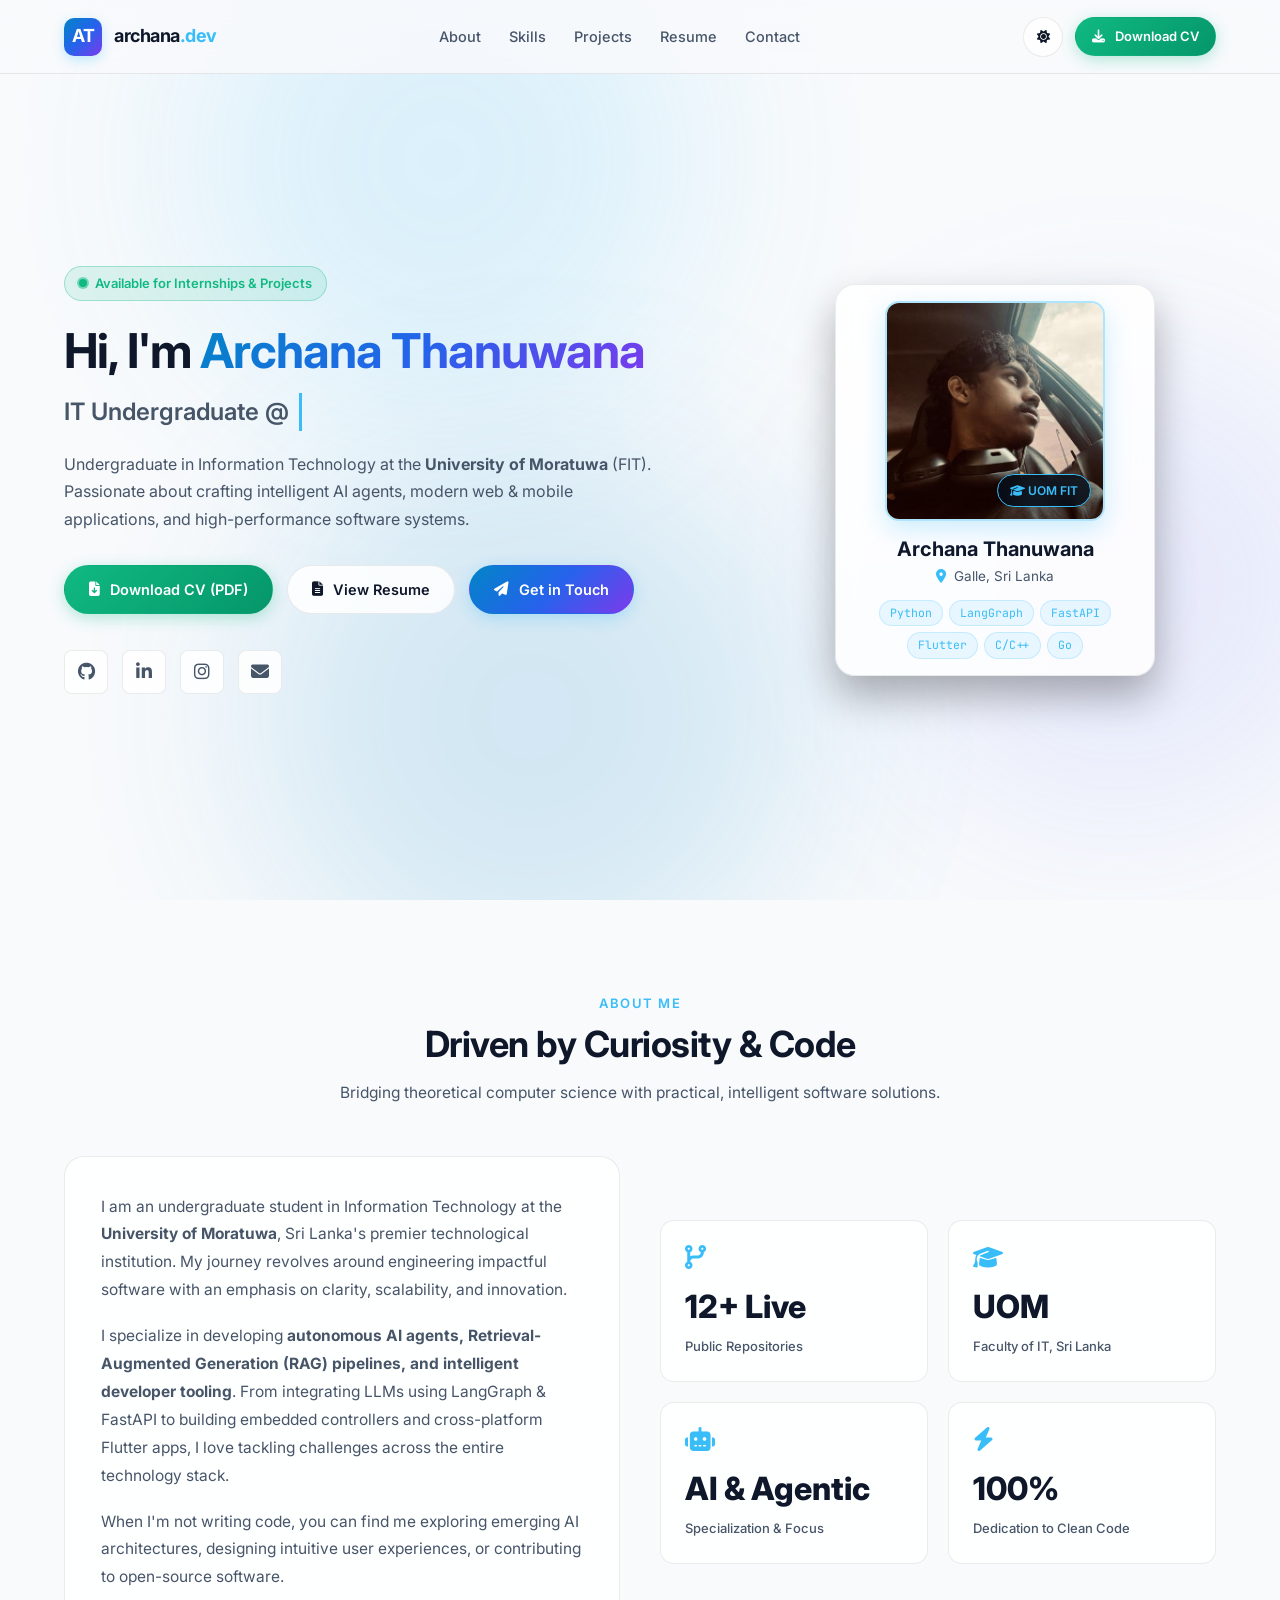
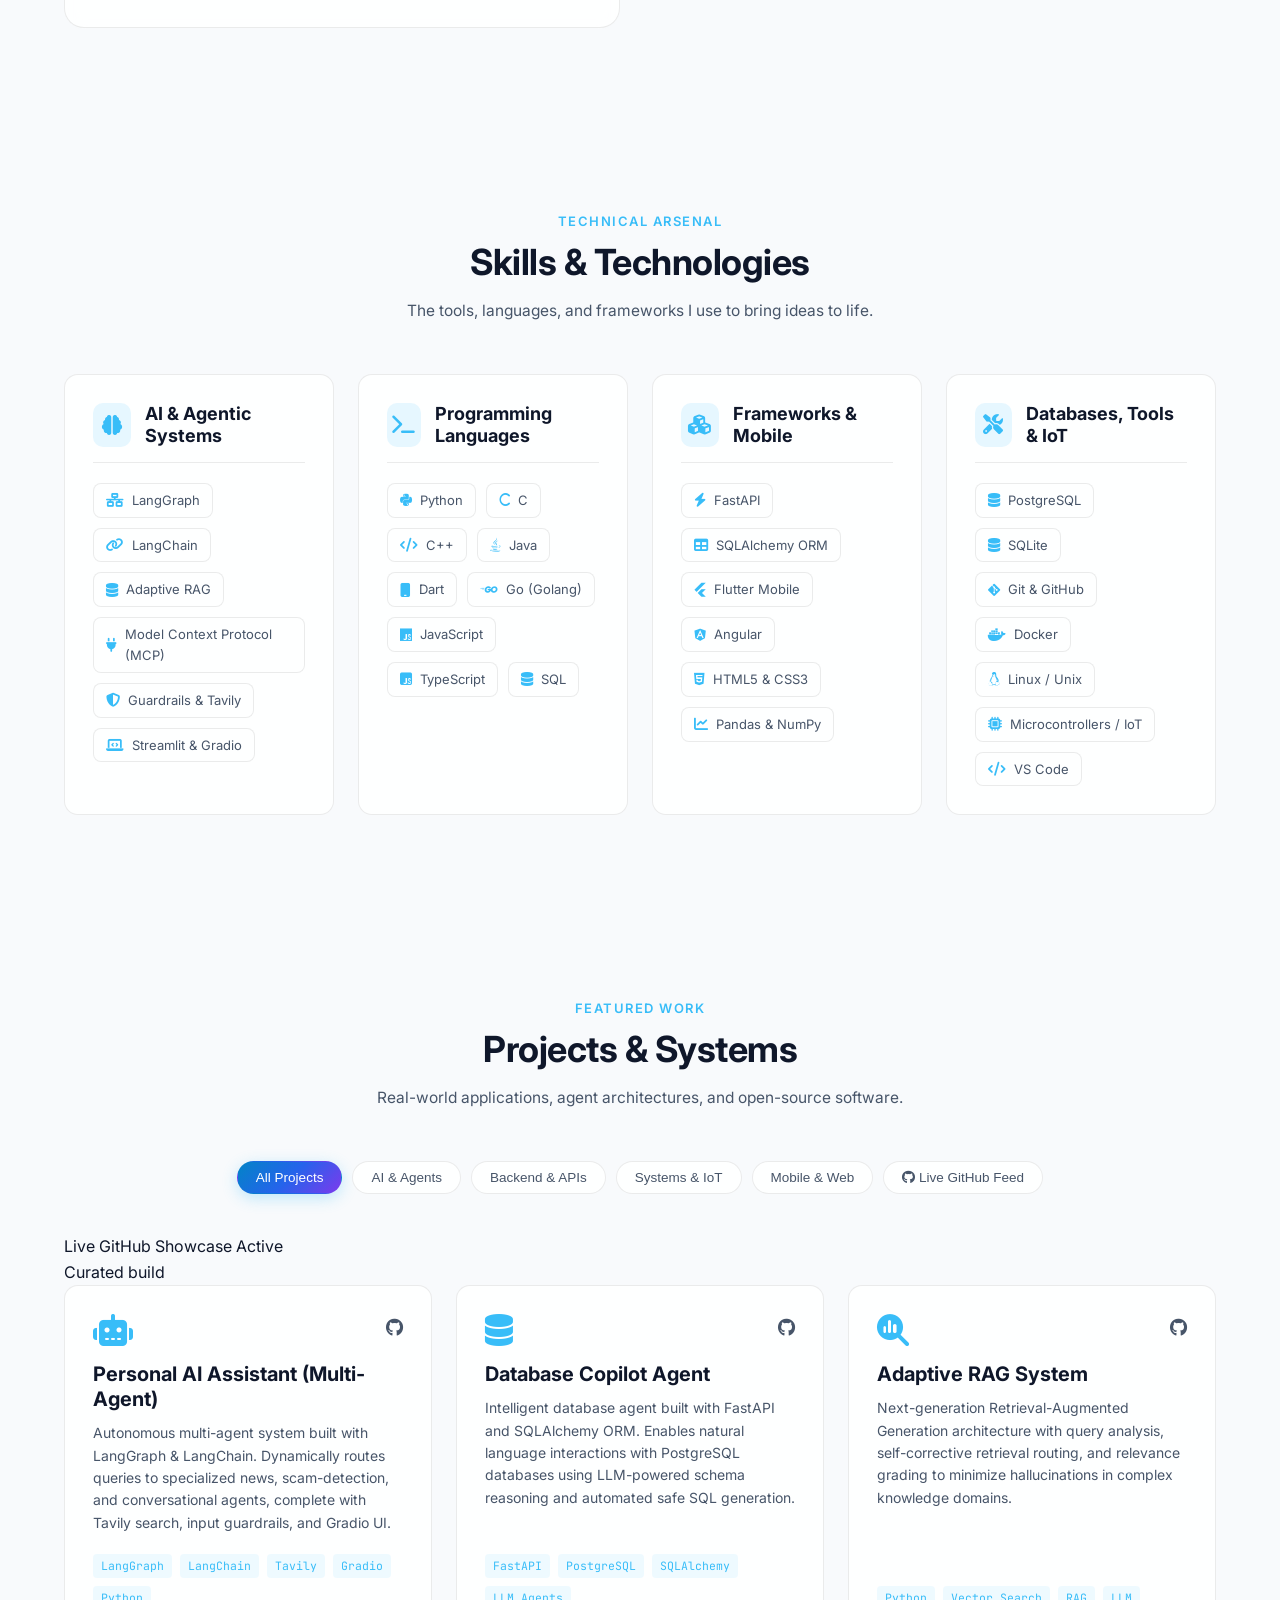
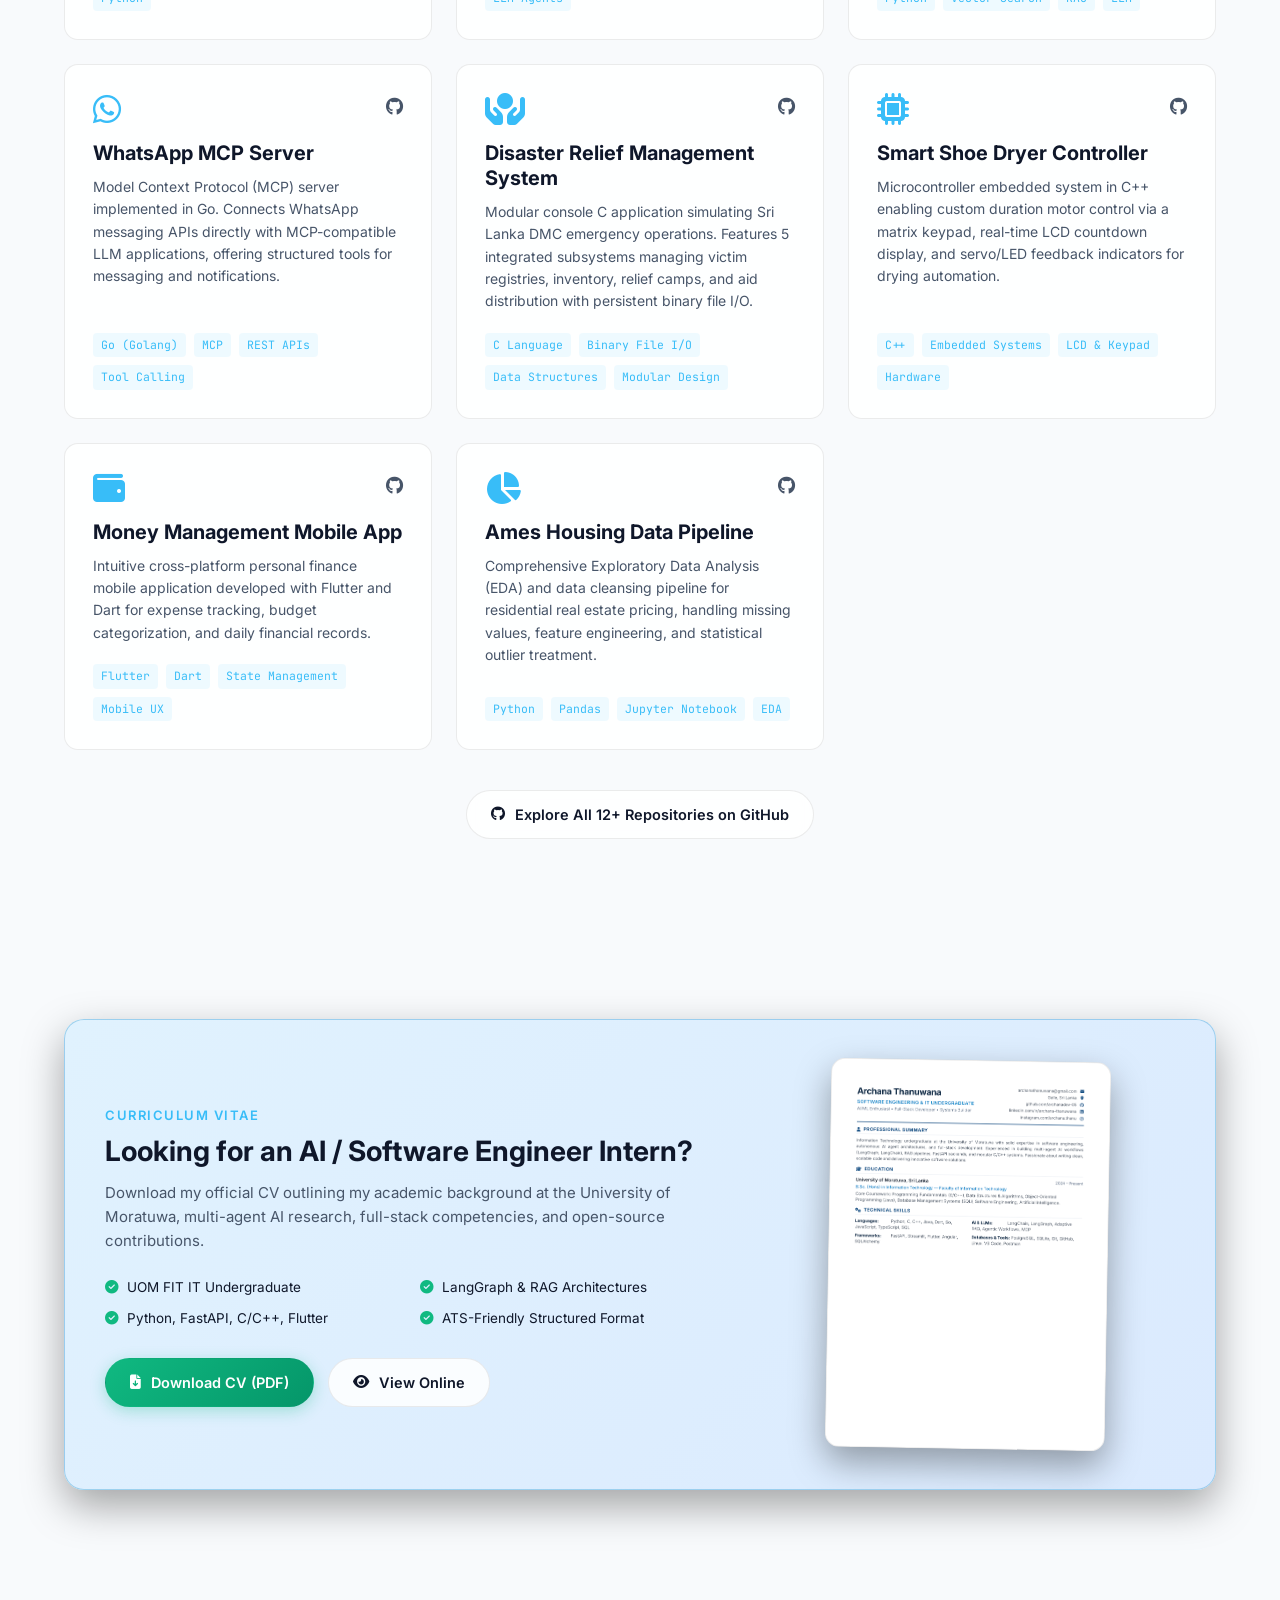
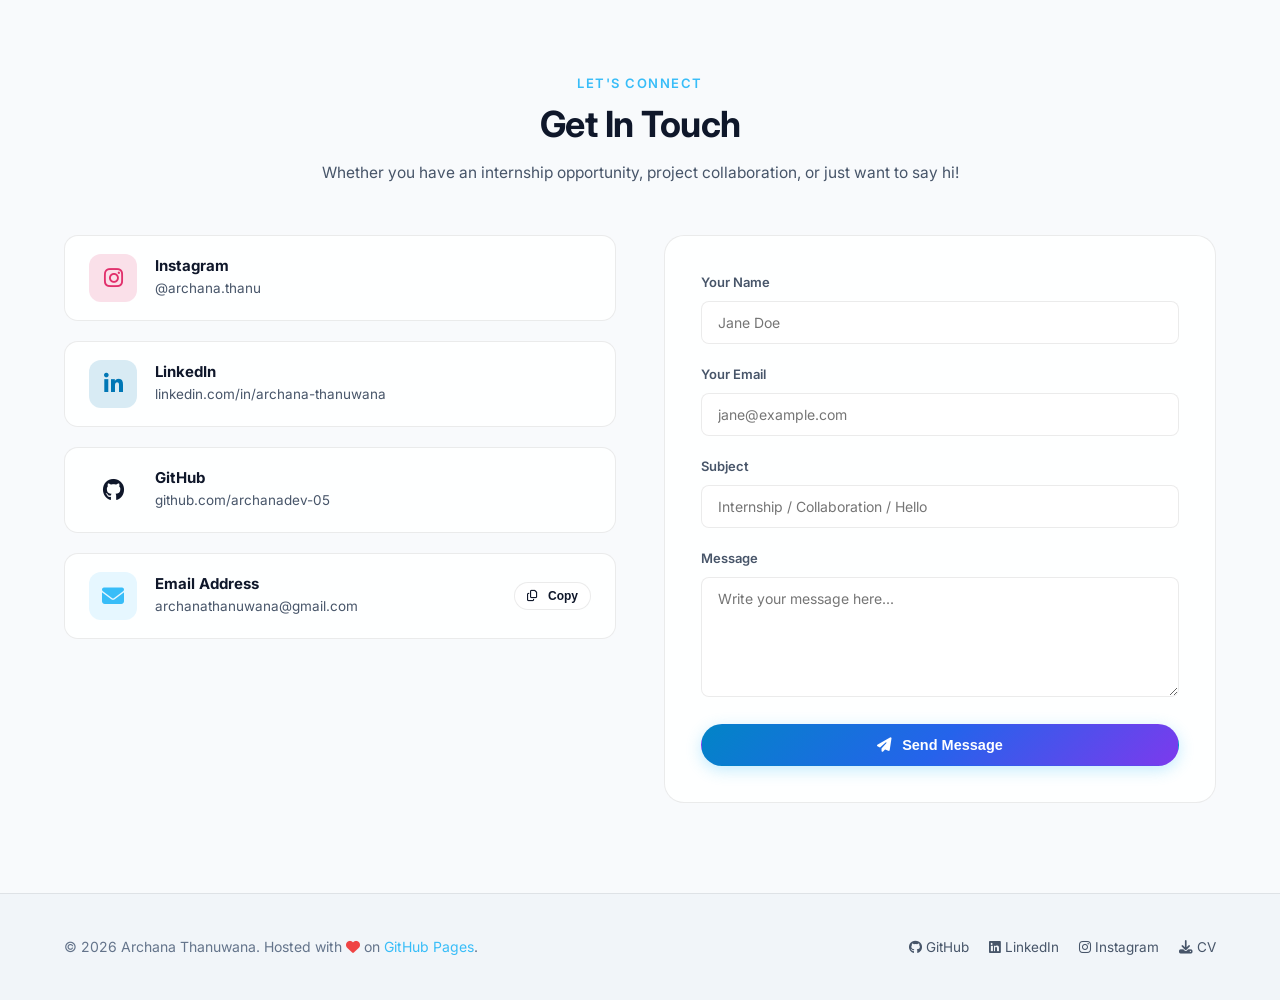
==== commit 9ad9efe4: "Add automatic GitHub sync engine and fix mobile responsiveness across all viewports" ====
--- a/index.html
+++ b/index.html
@@ -61,7 +61,7 @@
         </button>
 
         <!-- Navbar Download CV button -->
-        <a href="assets/docs/Archana_Thanuwana_CV.pdf" download="Archana_Thanuwana_CV.pdf" class="btn btn-cv-accent btn-sm">
+        <a href="assets/docs/Archana_Thanuwana_CV.pdf" download="Archana_Thanuwana_CV.pdf" class="btn btn-cv-accent btn-sm btn-nav-cv" title="Download CV">
           <i class="fa-solid fa-download"></i> <span>Download CV</span>
         </a>
 
@@ -183,8 +183,11 @@
           <div class="about-stats">
             <div class="stat-card">
               <i class="fa-solid fa-code-branch stat-icon"></i>
-              <div class="stat-number">12+</div>
-              <div class="stat-label">GitHub Repositories</div>
+              <div class="stat-number">
+                <span id="stat-repo-count">12+</span>
+                <span class="live-pulse-badge" id="live-stat-badge">Live</span>
+              </div>
+              <div class="stat-label">Public Repositories</div>
             </div>
 
             <div class="stat-card">
@@ -314,13 +317,25 @@
           <button class="filter-btn" data-filter="backend">Backend & APIs</button>
           <button class="filter-btn" data-filter="systems">Systems & IoT</button>
           <button class="filter-btn" data-filter="mobile">Mobile & Web</button>
+          <button class="filter-btn" data-filter="live"><i class="fa-brands fa-github"></i> Live GitHub Feed <span class="live-indicator-dot"></span></button>
+        </div>
+
+        <!-- Live GitHub Sync Status Bar -->
+        <div class="live-sync-bar" id="live-sync-bar">
+          <div class="live-sync-badge">
+            <span class="live-indicator-dot"></span>
+            <span id="live-sync-text">Live Sync with GitHub API</span>
+          </div>
+          <span class="live-sync-note" id="live-sync-time">Connecting to GitHub...</span>
         </div>
 
         <!-- Projects Grid -->
-        <div class="projects-grid">
+        <div class="projects-grid" id="projects-grid">
+          <!-- Dynamic Live Repos from GitHub will be appended here -->
+          <div id="live-repos-container" style="display: contents;"></div>
 
           <!-- 1. Personal AI Assistant -->
-          <div class="project-card" data-category="ai">
+          <div class="project-card" data-category="ai" data-repo="personal-ai-assistant">
             <div>
               <div class="project-top">
                 <i class="fa-solid fa-robot project-folder-icon"></i>
@@ -347,7 +362,7 @@
           </div>
 
           <!-- 2. Database Copilot Agent -->
-          <div class="project-card" data-category="ai backend">
+          <div class="project-card" data-category="ai backend" data-repo="database-copilot-agent">
             <div>
               <div class="project-top">
                 <i class="fa-solid fa-database project-folder-icon"></i>
@@ -373,7 +388,7 @@
           </div>
 
           <!-- 3. Adaptive RAG -->
-          <div class="project-card" data-category="ai">
+          <div class="project-card" data-category="ai" data-repo="adaptive-rag">
             <div>
               <div class="project-top">
                 <i class="fa-solid fa-magnifying-glass-chart project-folder-icon"></i>
@@ -399,7 +414,7 @@
           </div>
 
           <!-- 4. WhatsApp MCP Server -->
-          <div class="project-card" data-category="backend systems">
+          <div class="project-card" data-category="backend systems" data-repo="whatsapp-mcp-server">
             <div>
               <div class="project-top">
                 <i class="fa-brands fa-whatsapp project-folder-icon"></i>
@@ -425,7 +440,7 @@
           </div>
 
           <!-- 5. Disaster Relief Management System in C -->
-          <div class="project-card" data-category="systems">
+          <div class="project-card" data-category="systems" data-repo="disaster-relief-management-c">
             <div>
               <div class="project-top">
                 <i class="fa-solid fa-hands-holding-circle project-folder-icon"></i>
@@ -451,7 +466,7 @@
           </div>
 
           <!-- 6. Smart Shoe Dryer -->
-          <div class="project-card" data-category="systems">
+          <div class="project-card" data-category="systems" data-repo="smart-shoe-dryer">
             <div>
               <div class="project-top">
                 <i class="fa-solid fa-microchip project-folder-icon"></i>
@@ -477,7 +492,7 @@
           </div>
 
           <!-- 7. Money Management App -->
-          <div class="project-card" data-category="mobile">
+          <div class="project-card" data-category="mobile" data-repo="money_management">
             <div>
               <div class="project-top">
                 <i class="fa-solid fa-wallet project-folder-icon"></i>
@@ -503,7 +518,7 @@
           </div>
 
           <!-- 8. Ames Housing Data Preprocessing -->
-          <div class="project-card" data-category="ai">
+          <div class="project-card" data-category="ai" data-repo="ames-housing-data-preprocessing">
             <div>
               <div class="project-top">
                 <i class="fa-solid fa-chart-pie project-folder-icon"></i>
--- a/css/style.css
+++ b/css/style.css
@@ -481,7 +481,9 @@
 
 .profile-card {
   position: relative;
-  width: 340px;
+  width: 100%;
+  max-width: 320px;
+  margin: 0 auto;
   padding: 16px;
   background: var(--bg-card);
   border-radius: var(--radius-lg);
@@ -489,12 +491,14 @@
   backdrop-filter: blur(12px);
   box-shadow: 0 20px 40px rgba(0, 0, 0, 0.3);
   text-align: center;
+  box-sizing: border-box;
 }
 
 .profile-img-wrap {
   position: relative;
-  width: 240px;
-  height: 240px;
+  width: 220px;
+  height: 220px;
+  max-width: 100%;
   margin: 0 auto 16px auto;
   border-radius: var(--radius-md);
   overflow: hidden;
@@ -767,8 +771,8 @@
 
 .projects-grid {
   display: grid;
-  grid-template-columns: repeat(auto-fill, minmax(360px, 1fr));
-  gap: 28px;
+  grid-template-columns: repeat(auto-fill, minmax(min(100%, 320px), 1fr));
+  gap: 24px;
 }
 
 .project-card {
@@ -1183,21 +1187,145 @@
     justify-content: center;
   }
 
+/* ===================================================================
+   LIVE GITHUB SYNC STYLES
+   =================================================================== */
+.live-sync-bar {
+  display: flex;
+  align-items: center;
+  justify-content: space-between;
+  background: rgba(16, 185, 129, 0.08);
+  border: 1px solid rgba(16, 185, 129, 0.25);
+  border-radius: var(--radius-sm);
+  padding: 8px 16px;
+  margin: -15px auto 30px auto;
+  max-width: 600px;
+  font-size: 12.5px;
+  color: var(--text-secondary);
+}
+
+.live-sync-badge {
+  display: inline-flex;
+  align-items: center;
+  gap: 8px;
+  color: #10b981;
+  font-weight: 600;
+}
+
+.live-indicator-dot {
+  width: 8px;
+  height: 8px;
+  border-radius: 50%;
+  background-color: #10b981;
+  display: inline-block;
+  box-shadow: 0 0 8px #10b981;
+  animation: pulseGreen 2s infinite;
+}
+
+@keyframes pulseGreen {
+  0% { transform: scale(0.95); box-shadow: 0 0 0 0 rgba(16, 185, 129, 0.7); }
+  70% { transform: scale(1.15); box-shadow: 0 0 0 8px rgba(16, 185, 129, 0); }
+  100% { transform: scale(0.95); box-shadow: 0 0 0 0 rgba(16, 185, 129, 0); }
+}
+
+.live-pulse-badge {
+  font-size: 11px;
+  font-weight: 700;
+  color: #10b981;
+  background: rgba(16, 185, 129, 0.12);
+  border: 1px solid rgba(16, 185, 129, 0.3);
+  padding: 2px 7px;
+  border-radius: var(--radius-full);
+  margin-left: 6px;
+  vertical-align: middle;
+  text-transform: uppercase;
+  letter-spacing: 0.5px;
+}
+
+.live-card-badge {
+  display: inline-flex;
+  align-items: center;
+  gap: 5px;
+  background: rgba(56, 189, 248, 0.12);
+  border: 1px solid rgba(56, 189, 248, 0.3);
+  color: var(--accent-cyan);
+  font-size: 11px;
+  font-weight: 600;
+  padding: 2px 8px;
+  border-radius: 4px;
+}
+
+.repo-meta-bar {
+  display: flex;
+  align-items: center;
+  gap: 14px;
+  font-size: 12px;
+  color: var(--text-muted);
+  margin-top: 14px;
+  padding-top: 10px;
+  border-top: 1px solid var(--border-color);
+}
+
+.repo-meta-item {
+  display: inline-flex;
+  align-items: center;
+  gap: 4px;
+}
+
+.lang-dot {
+  width: 9px;
+  height: 9px;
+  border-radius: 50%;
+  display: inline-block;
+}
+
+/* ===================================================================
+   RESPONSIVE DESIGN SYSTEM
+   Mobile-first safeguards preventing horizontal scroll & clipping
+   =================================================================== */
+
+html, body {
+  overflow-x: hidden !important;
+  width: 100% !important;
+  max-width: 100% !important;
+  position: relative;
+}
+
+/* Desktop to Tablet (<= 992px) */
+@media (max-width: 992px) {
+  .hero-grid {
+    grid-template-columns: 1fr;
+    text-align: center;
+    gap: 36px;
+  }
+
+  .hero-description {
+    margin-left: auto;
+    margin-right: auto;
+  }
+
+  .hero-cta {
+    justify-content: center;
+  }
+
   .social-links {
     justify-content: center;
   }
 
   .about-grid {
     grid-template-columns: 1fr;
+    gap: 30px;
   }
 
   .contact-grid {
     grid-template-columns: 1fr;
+    gap: 36px;
   }
 
   .cv-banner {
     grid-template-columns: 1fr;
     text-align: center;
+    padding: 32px 24px;
   }
 
   .cv-features-list {
@@ -1211,48 +1339,300 @@
   .cv-banner-actions {
     justify-content: center;
   }
-}
-
+
+  .cv-preview-card {
+    transform: none !important;
+  }
+}
+
+/* Tablets & Mobile (<= 768px) */
 @media (max-width: 768px) {
+  .container {
+    padding: 0 18px;
+  }
+
+  .navbar {
+    height: 68px;
+  }
+
+  .hero {
+    padding: 95px 0 40px 0;
+    min-height: auto;
+  }
+
   .hero-title {
-    font-size: 36px;
+    font-size: clamp(30px, 7vw, 40px);
   }
 
   .hero-subtitle {
-    font-size: 20px;
+    font-size: 18px;
+    min-height: 28px;
   }
 
   .section-title {
     font-size: 28px;
   }
 
+  .section-header {
+    margin-bottom: 36px;
+  }
+
+  /* Mobile Navigation Drawer */
   .nav-links {
     display: none;
     position: absolute;
-    top: 74px;
+    top: 68px;
     left: 0;
     width: 100%;
-    background: var(--bg-secondary);
+    background: rgba(12, 21, 39, 0.98);
+    backdrop-filter: blur(20px);
+    -webkit-backdrop-filter: blur(20px);
     border-bottom: 1px solid var(--border-color);
     flex-direction: column;
-    padding: 24px;
-    gap: 16px;
+    padding: 20px 24px;
+    gap: 12px;
+    box-shadow: 0 10px 30px rgba(0, 0, 0, 0.4);
+    z-index: 1001;
+  }
+
+  [data-theme="light"] .nav-links {
+    background: rgba(248, 250, 252, 0.98);
   }
 
   .nav-links.open {
     display: flex;
+    animation: slideDownNav 0.25s ease-out;
+  }
+
+  @keyframes slideDownNav {
+    from { opacity: 0; transform: translateY(-8px); }
+    to { opacity: 1; transform: translateY(0); }
+  }
+
+  .nav-link {
+    font-size: 15.5px;
+    padding: 8px 0;
+    display: block;
+    width: 100%;
   }
 
   .nav-mobile-toggle {
-    display: block;
-  }
-
+    display: flex;
+    align-items: center;
+    justify-content: center;
+    width: 38px;
+    height: 38px;
+    font-size: 20px;
+  }
+
+  /* Projects Grid */
   .projects-grid {
     grid-template-columns: 1fr;
+    gap: 18px;
+  }
+
+  .project-card {
+    padding: 22px 18px;
   }
 
   .footer-container {
     flex-direction: column;
     text-align: center;
-  }
-}
+    gap: 16px;
+  }
+}
+
+/* Small Screens / Smartphones (<= 576px) */
+@media (max-width: 576px) {
+  .container {
+    padding: 0 16px;
+  }
+
+  /* Compact Navbar Actions */
+  .btn-nav-cv span {
+    display: none;
+  }
+
+  .btn-nav-cv {
+    padding: 8px 12px;
+    font-size: 13px;
+  }
+
+  /* Hero Section */
+  .hero-title {
+    font-size: clamp(27px, 8vw, 34px);
+    letter-spacing: -0.5px;
+  }
+
+  .hero-description {
+    font-size: 14.5px;
+  }
+
+  .hero-cta {
+    flex-direction: column;
+    width: 100%;
+    gap: 10px;
+  }
+
+  .hero-cta .btn {
+    width: 100%;
+    justify-content: center;
+    font-size: 14px;
+    padding: 11px 20px;
+  }
+
+  .profile-card {
+    max-width: 290px;
+    padding: 14px;
+  }
+
+  .profile-img-wrap {
+    width: 190px;
+    height: 190px;
+  }
+
+  /* About Section & Stats */
+  .about-card {
+    padding: 22px 16px;
+  }
+
+  .about-card p {
+    font-size: 14.5px;
+  }
+
+  .about-stats {
+    grid-template-columns: 1fr 1fr;
+    gap: 10px;
+  }
+
+  .stat-card {
+    padding: 14px 10px;
+  }
+
+  .stat-icon {
+    font-size: 20px;
+    margin-bottom: 8px;
+  }
+
+  .stat-number {
+    font-size: 22px;
+  }
+
+  .stat-label {
+    font-size: 11.5px;
+  }
+
+  /* Skills */
+  .skill-category-card {
+    padding: 20px 14px;
+  }
+
+  /* Project Filters */
+  .project-filters {
+    gap: 6px;
+    margin-bottom: 24px;
+  }
+
+  .filter-btn {
+    padding: 6px 12px;
+    font-size: 12px;
+  }
+
+  .live-sync-bar {
+    flex-direction: column;
+    text-align: center;
+    gap: 4px;
+    padding: 8px 12px;
+    font-size: 11.5px;
+  }
+
+  /* CV Banner */
+  .cv-banner {
+    padding: 24px 16px;
+  }
+
+  .cv-banner-content h3 {
+    font-size: 20px;
+  }
+
+  .cv-banner-content p {
+    font-size: 14px;
+  }
+
+  .cv-features-list {
+    font-size: 12.5px;
+  }
+
+  .cv-banner-actions {
+    flex-direction: column;
+    width: 100%;
+  }
+
+  .cv-banner-actions .btn {
+    width: 100%;
+  }
+
+  .cv-preview-card {
+    max-width: 210px;
+    transform: none !important;
+  }
+
+  /* Contact */
+  .contact-form-wrap {
+    padding: 20px 14px;
+  }
+
+  .contact-item {
+    padding: 12px 14px;
+    gap: 12px;
+  }
+
+  .contact-icon {
+    width: 40px;
+    height: 40px;
+    font-size: 18px;
+  }
+
+  .contact-meta h4 {
+    font-size: 14px;
+  }
+
+  .contact-meta p {
+    font-size: 12.5px;
+    word-break: break-all;
+  }
+}
+
+/* Extra Small Phones (<= 390px - iPhone SE, Galaxy Z Flip, etc.) */
+@media (max-width: 390px) {
+  .btn-nav-cv {
+    display: none;
+  }
+
+  .brand-text {
+    font-size: 16px;
+  }
+
+  .brand-badge {
+    width: 34px;
+    height: 34px;
+    font-size: 16px;
+  }
+
+  .hero-title {
+    font-size: 26px;
+  }
+
+  .profile-card {
+    max-width: 260px;
+  }
+
+  .profile-img-wrap {
+    width: 170px;
+    height: 170px;
+  }
+
+  .about-stats {
+    grid-template-columns: 1fr;
+  }
+}
